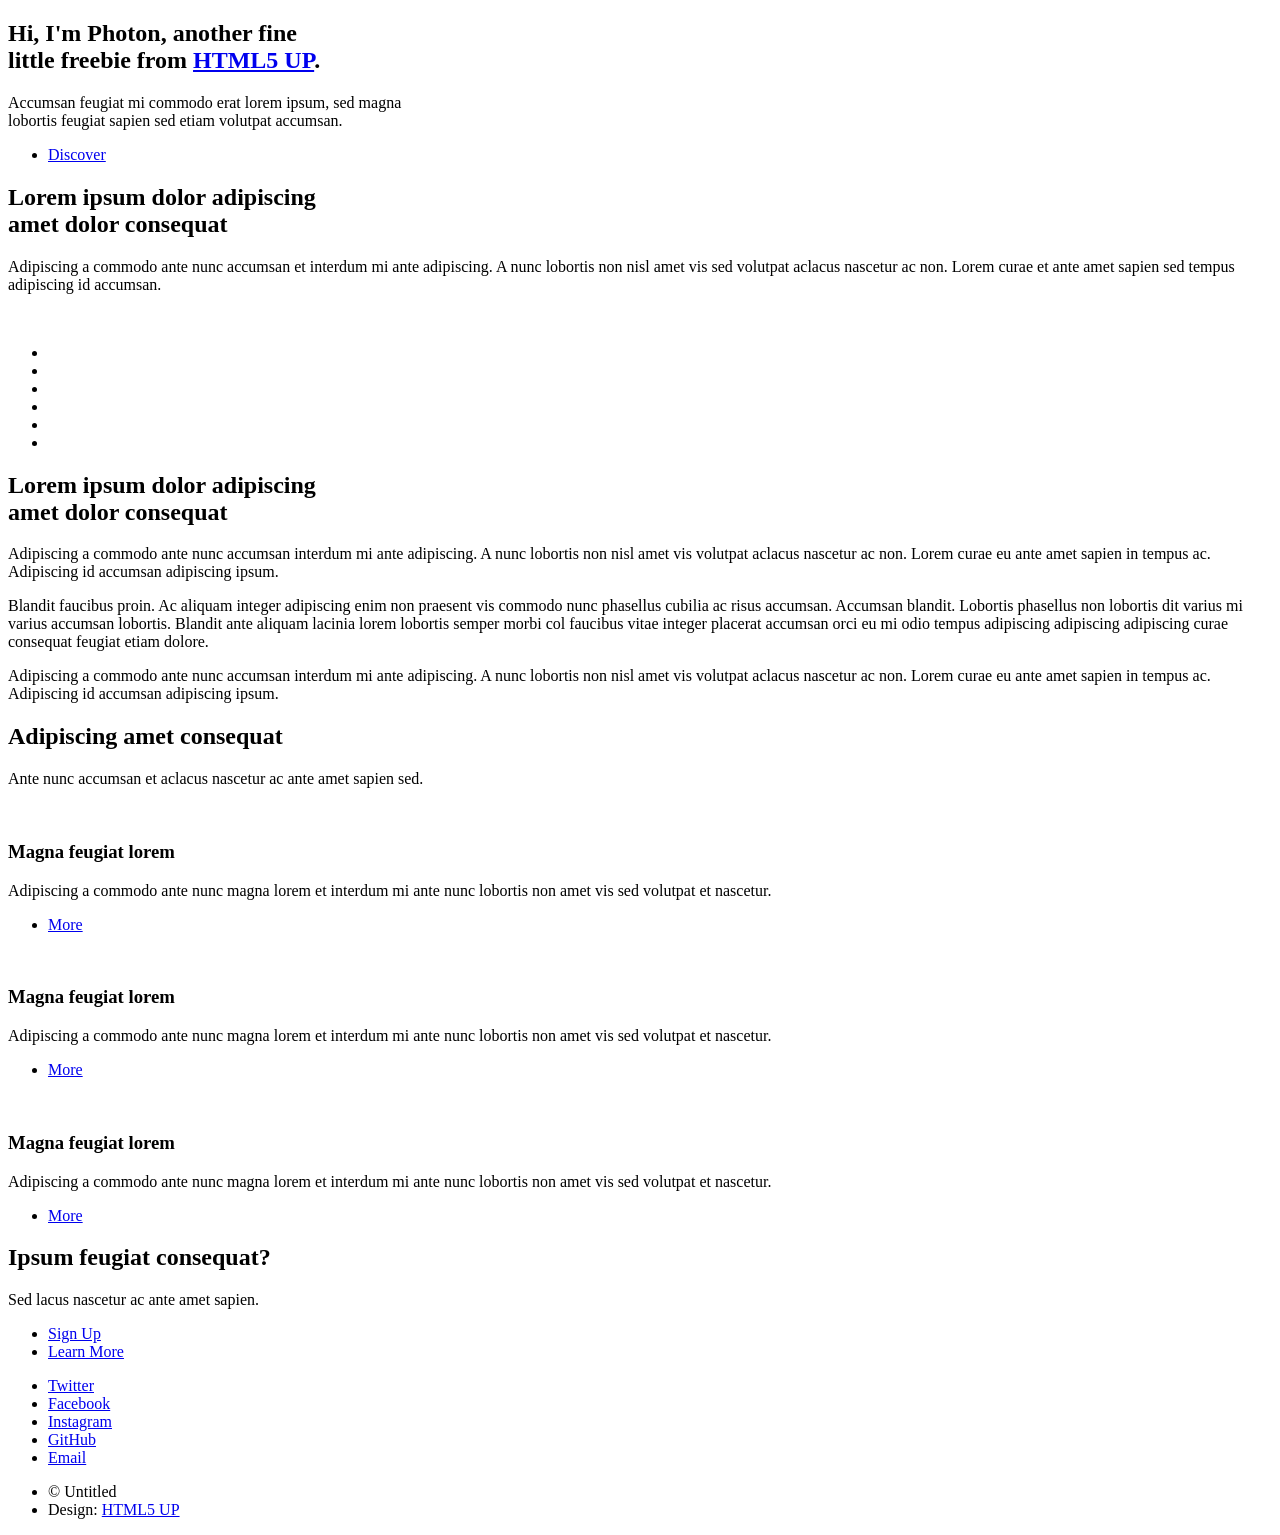
==== index.html @ 097e5c36 "Add files via upload" ====
<!DOCTYPE HTML>
<!--
	Photon by HTML5 UP
	html5up.net | @ajlkn
	Free for personal and commercial use under the CCA 3.0 license (html5up.net/license)
-->
<html>
	<head>
		<title>Photon by HTML5 UP</title>
		<meta charset="utf-8" />
		<meta name="viewport" content="width=device-width, initial-scale=1, user-scalable=no" />
		<link rel="stylesheet" href="assets/css/main.css" />
		<noscript><link rel="stylesheet" href="assets/css/noscript.css" /></noscript>
	</head>
	<body class="is-preload">

		<!-- Header -->
			<section id="header">
				<div class="inner">
					<span class="icon solid major fa-cloud"></span>
					<h1>Hi, I'm <strong>Photon</strong>, another fine<br />
					little freebie from <a href="http://html5up.net">HTML5 UP</a>.</h1>
					<p>Accumsan feugiat mi commodo erat lorem ipsum, sed magna<br />
					lobortis feugiat sapien sed etiam volutpat accumsan.</p>
					<ul class="actions special">
						<li><a href="#one" class="button scrolly">Discover</a></li>
					</ul>
				</div>
			</section>

		<!-- One -->
			<section id="one" class="main style1">
				<div class="container">
					<div class="row gtr-150">
						<div class="col-6 col-12-medium">
							<header class="major">
								<h2>Lorem ipsum dolor adipiscing<br />
								amet dolor consequat</h2>
							</header>
							<p>Adipiscing a commodo ante nunc accumsan et interdum mi ante adipiscing. A nunc lobortis non nisl amet vis sed volutpat aclacus nascetur ac non. Lorem curae et ante amet sapien sed tempus adipiscing id accumsan.</p>
						</div>
						<div class="col-6 col-12-medium imp-medium">
							<span class="image fit"><img src="images/pic01.jpg" alt="" /></span>
						</div>
					</div>
				</div>
			</section>

		<!-- Two -->
			<section id="two" class="main style2">
				<div class="container">
					<div class="row gtr-150">
						<div class="col-6 col-12-medium">
							<ul class="major-icons">
								<li><span class="icon solid style1 major fa-code"></span></li>
								<li><span class="icon solid style2 major fa-bolt"></span></li>
								<li><span class="icon solid style3 major fa-camera-retro"></span></li>
								<li><span class="icon solid style4 major fa-cog"></span></li>
								<li><span class="icon solid style5 major fa-desktop"></span></li>
								<li><span class="icon solid style6 major fa-calendar"></span></li>
							</ul>
						</div>
						<div class="col-6 col-12-medium">
							<header class="major">
								<h2>Lorem ipsum dolor adipiscing<br />
								amet dolor consequat</h2>
							</header>
							<p>Adipiscing a commodo ante nunc accumsan interdum mi ante adipiscing. A nunc lobortis non nisl amet vis volutpat aclacus nascetur ac non. Lorem curae eu ante amet sapien in tempus ac. Adipiscing id accumsan adipiscing ipsum.</p>
							<p>Blandit faucibus proin. Ac aliquam integer adipiscing enim non praesent vis commodo nunc phasellus cubilia ac risus accumsan. Accumsan blandit. Lobortis phasellus non lobortis dit varius mi varius accumsan lobortis. Blandit ante aliquam lacinia lorem lobortis semper morbi col faucibus vitae integer placerat accumsan orci eu mi odio tempus adipiscing adipiscing adipiscing curae consequat feugiat etiam dolore.</p>
							<p>Adipiscing a commodo ante nunc accumsan interdum mi ante adipiscing. A nunc lobortis non nisl amet vis volutpat aclacus nascetur ac non. Lorem curae eu ante amet sapien in tempus ac. Adipiscing id accumsan adipiscing ipsum.</p>
						</div>
					</div>
				</div>
			</section>

		<!-- Three -->
			<section id="three" class="main style1 special">
				<div class="container">
					<header class="major">
						<h2>Adipiscing amet consequat</h2>
					</header>
					<p>Ante nunc accumsan et aclacus nascetur ac ante amet sapien sed.</p>
					<div class="row gtr-150">
						<div class="col-4 col-12-medium">
							<span class="image fit"><img src="images/pic02.jpg" alt="" /></span>
							<h3>Magna feugiat lorem</h3>
							<p>Adipiscing a commodo ante nunc magna lorem et interdum mi ante nunc lobortis non amet vis sed volutpat et nascetur.</p>
							<ul class="actions special">
								<li><a href="#" class="button">More</a></li>
							</ul>
						</div>
						<div class="col-4 col-12-medium">
							<span class="image fit"><img src="images/pic03.jpg" alt="" /></span>
							<h3>Magna feugiat lorem</h3>
							<p>Adipiscing a commodo ante nunc magna lorem et interdum mi ante nunc lobortis non amet vis sed volutpat et nascetur.</p>
							<ul class="actions special">
								<li><a href="#" class="button">More</a></li>
							</ul>
						</div>
						<div class="col-4 col-12-medium">
							<span class="image fit"><img src="images/pic04.jpg" alt="" /></span>
							<h3>Magna feugiat lorem</h3>
							<p>Adipiscing a commodo ante nunc magna lorem et interdum mi ante nunc lobortis non amet vis sed volutpat et nascetur.</p>
							<ul class="actions special">
								<li><a href="#" class="button">More</a></li>
							</ul>
						</div>
					</div>
				</div>
			</section>

		<!-- Four -->
			<section id="four" class="main style2 special">
				<div class="container">
					<header class="major">
						<h2>Ipsum feugiat consequat?</h2>
					</header>
					<p>Sed lacus nascetur ac ante amet sapien.</p>
					<ul class="actions special">
						<li><a href="#" class="button wide primary">Sign Up</a></li>
						<li><a href="#" class="button wide">Learn More</a></li>
					</ul>
				</div>
			</section>

		<!-- Five -->
		<!--
			<section id="five" class="main style1">
				<div class="container">
					<header class="major special">
						<h2>Elements</h2>
					</header>

					<section>
						<h4>Text</h4>
						<p>This is <b>bold</b> and this is <strong>strong</strong>. This is <i>italic</i> and this is <em>emphasized</em>.
						This is <sup>superscript</sup> text and this is <sub>subscript</sub> text.
						This is <u>underlined</u> and this is code: <code>for (;;) { ... }</code>. Finally, <a href="#">this is a link</a>.</p>
						<hr />
						<header>
							<h4>Heading with a Subtitle</h4>
							<p>Lorem ipsum dolor sit amet nullam id egestas urna aliquam</p>
						</header>
						<p>Nunc lacinia ante nunc ac lobortis. Interdum adipiscing gravida odio porttitor sem non mi integer non faucibus ornare mi ut ante amet placerat aliquet. Volutpat eu sed ante lacinia sapien lorem accumsan varius montes viverra nibh in adipiscing blandit tempus accumsan.</p>
						<header>
							<h5>Heading with a Subtitle</h5>
							<p>Lorem ipsum dolor sit amet nullam id egestas urna aliquam</p>
						</header>
						<p>Nunc lacinia ante nunc ac lobortis. Interdum adipiscing gravida odio porttitor sem non mi integer non faucibus ornare mi ut ante amet placerat aliquet. Volutpat eu sed ante lacinia sapien lorem accumsan varius montes viverra nibh in adipiscing blandit tempus accumsan.</p>
						<hr />
						<h2>Heading Level 2</h2>
						<h3>Heading Level 3</h3>
						<h4>Heading Level 4</h4>
						<h5>Heading Level 5</h5>
						<h6>Heading Level 6</h6>
						<hr />
						<h5>Blockquote</h5>
						<blockquote>Fringilla nisl. Donec accumsan interdum nisi, quis tincidunt felis sagittis eget tempus euismod. Vestibulum ante ipsum primis in faucibus vestibulum. Blandit adipiscing eu felis iaculis volutpat ac adipiscing accumsan faucibus. Vestibulum ante ipsum primis in faucibus lorem ipsum dolor sit amet nullam adipiscing eu felis.</blockquote>
						<h5>Preformatted</h5>
						<pre><code>i = 0;

while (!deck.isInOrder()) {
print 'Iteration ' + i;
deck.shuffle();
i++;
}

print 'It took ' + i + ' iterations to sort the deck.';</code></pre>
					</section>

					<section>
						<h4>Lists</h4>
						<div class="row">
							<div class="col-6 col-12-medium">
								<h5>Unordered</h5>
								<ul>
									<li>Dolor pulvinar etiam.</li>
									<li>Sagittis adipiscing.</li>
									<li>Felis enim feugiat.</li>
								</ul>
								<h5>Alternate</h5>
								<ul class="alt">
									<li>Dolor pulvinar etiam.</li>
									<li>Sagittis adipiscing.</li>
									<li>Felis enim feugiat.</li>
								</ul>
							</div>
							<div class="col-6 col-12-medium">
								<h5>Ordered</h5>
								<ol>
									<li>Dolor pulvinar etiam.</li>
									<li>Etiam vel felis viverra.</li>
									<li>Felis enim feugiat.</li>
									<li>Dolor pulvinar etiam.</li>
									<li>Etiam vel felis lorem.</li>
									<li>Felis enim et feugiat.</li>
								</ol>
								<h5>Icons</h5>
								<ul class="icons">
									<li><a href="#" class="icon brands fa-twitter"><span class="label">Twitter</span></a></li>
									<li><a href="#" class="icon brands fa-facebook-f"><span class="label">Facebook</span></a></li>
									<li><a href="#" class="icon brands fa-instagram"><span class="label">Instagram</span></a></li>
									<li><a href="#" class="icon brands fa-github"><span class="label">Github</span></a></li>
								</ul>
							</div>
						</div>
						<h5>Actions</h5>
						<div class="row">
							<div class="col-6 col-12-medium">
								<ul class="actions">
									<li><a href="#" class="button primary">Default</a></li>
									<li><a href="#" class="button">Default</a></li>
								</ul>
								<ul class="actions small">
									<li><a href="#" class="button primary small">Small</a></li>
									<li><a href="#" class="button small">Small</a></li>
								</ul>
								<ul class="actions stacked">
									<li><a href="#" class="button primary">Default</a></li>
									<li><a href="#" class="button">Default</a></li>
								</ul>
								<ul class="actions stacked">
									<li><a href="#" class="button primary small">Small</a></li>
									<li><a href="#" class="button small">Small</a></li>
								</ul>
							</div>
							<div class="col-6 col-12-medium">
								<ul class="actions stacked">
									<li><a href="#" class="button primary fit">Default</a></li>
									<li><a href="#" class="button fit">Default</a></li>
								</ul>
								<ul class="actions stacked">
									<li><a href="#" class="button primary small fit">Small</a></li>
									<li><a href="#" class="button small fit">Small</a></li>
								</ul>
							</div>
						</div>
					</section>

					<section>
						<h4>Table</h4>
						<h5>Default</h5>
						<div class="table-wrapper">
							<table>
								<thead>
									<tr>
										<th>Name</th>
										<th>Description</th>
										<th>Price</th>
									</tr>
								</thead>
								<tbody>
									<tr>
										<td>Item One</td>
										<td>Ante turpis integer aliquet porttitor.</td>
										<td>29.99</td>
									</tr>
									<tr>
										<td>Item Two</td>
										<td>Vis ac commodo adipiscing arcu aliquet.</td>
										<td>19.99</td>
									</tr>
									<tr>
										<td>Item Three</td>
										<td> Morbi faucibus arcu accumsan lorem.</td>
										<td>29.99</td>
									</tr>
									<tr>
										<td>Item Four</td>
										<td>Vitae integer tempus condimentum.</td>
										<td>19.99</td>
									</tr>
									<tr>
										<td>Item Five</td>
										<td>Ante turpis integer aliquet porttitor.</td>
										<td>29.99</td>
									</tr>
								</tbody>
								<tfoot>
									<tr>
										<td colspan="2"></td>
										<td>100.00</td>
									</tr>
								</tfoot>
							</table>
						</div>

						<h5>Alternate</h5>
						<div class="table-wrapper">
							<table class="alt">
								<thead>
									<tr>
										<th>Name</th>
										<th>Description</th>
										<th>Price</th>
									</tr>
								</thead>
								<tbody>
									<tr>
										<td>Item One</td>
										<td>Ante turpis integer aliquet porttitor.</td>
										<td>29.99</td>
									</tr>
									<tr>
										<td>Item Two</td>
										<td>Vis ac commodo adipiscing arcu aliquet.</td>
										<td>19.99</td>
									</tr>
									<tr>
										<td>Item Three</td>
										<td> Morbi faucibus arcu accumsan lorem.</td>
										<td>29.99</td>
									</tr>
									<tr>
										<td>Item Four</td>
										<td>Vitae integer tempus condimentum.</td>
										<td>19.99</td>
									</tr>
									<tr>
										<td>Item Five</td>
										<td>Ante turpis integer aliquet porttitor.</td>
										<td>29.99</td>
									</tr>
								</tbody>
								<tfoot>
									<tr>
										<td colspan="2"></td>
										<td>100.00</td>
									</tr>
								</tfoot>
							</table>
						</div>
					</section>

					<section>
						<h4>Buttons</h4>
						<ul class="actions">
							<li><a href="#" class="button primary">Primary</a></li>
							<li><a href="#" class="button">Default</a></li>
						</ul>
						<ul class="actions">
							<li><a href="#" class="button large">Large</a></li>
							<li><a href="#" class="button">Default</a></li>
							<li><a href="#" class="button small">Small</a></li>
						</ul>
						<ul class="actions fit">
							<li><a href="#" class="button fit">Fit</a></li>
							<li><a href="#" class="button primary fit">Fit</a></li>
							<li><a href="#" class="button fit">Fit</a></li>
						</ul>
						<ul class="actions fit small">
							<li><a href="#" class="button primary fit small">Fit + Small</a></li>
							<li><a href="#" class="button fit small">Fit + Small</a></li>
							<li><a href="#" class="button primary fit small">Fit + Small</a></li>
						</ul>
						<ul class="actions">
							<li><a href="#" class="button primary icon solid fa-download">Icon</a></li>
							<li><a href="#" class="button icon solid fa-download">Icon</a></li>
						</ul>
						<ul class="actions">
							<li><span class="button primary disabled">Disabled</span></li>
							<li><span class="button disabled">Disabled</span></li>
						</ul>
					</section>

					<section>
						<h4>Form</h4>
						<form method="post" action="#">
							<div class="row gtr-uniform gtr-50">
								<div class="col-6 col-12-xsmall">
									<input type="text" name="demo-name" id="demo-name" value="" placeholder="Name" />
								</div>
								<div class="col-6 col-12-xsmall">
									<input type="email" name="demo-email" id="demo-email" value="" placeholder="Email" />
								</div>
								<div class="col-12">
									<select name="demo-category" id="demo-category">
										<option value="">- Category -</option>
										<option value="1">Manufacturing</option>
										<option value="1">Shipping</option>
										<option value="1">Administration</option>
										<option value="1">Human Resources</option>
									</select>
								</div>
								<div class="col-4 col-12-small">
									<input type="radio" id="demo-priority-low" name="demo-priority" checked>
									<label for="demo-priority-low">Low</label>
								</div>
								<div class="col-4 col-12-small">
									<input type="radio" id="demo-priority-normal" name="demo-priority">
									<label for="demo-priority-normal">Normal</label>
								</div>
								<div class="col-4 col-12-small">
									<input type="radio" id="demo-priority-high" name="demo-priority">
									<label for="demo-priority-high">High</label>
								</div>
								<div class="col-6 col-12-small">
									<input type="checkbox" id="demo-copy" name="demo-copy">
									<label for="demo-copy">Email me a copy</label>
								</div>
								<div class="col-6 col-12-small">
									<input type="checkbox" id="demo-human" name="demo-human" checked>
									<label for="demo-human">Not a robot</label>
								</div>
								<div class="col-12">
									<textarea name="demo-message" id="demo-message" placeholder="Enter your message" rows="6"></textarea>
								</div>
								<div class="col-12">
									<ul class="actions">
										<li><input type="submit" value="Send Message" class="primary" /></li>
										<li><input type="reset" value="Reset" /></li>
									</ul>
								</div>
							</div>
						</form>
					</section>

					<section>
						<h4>Image</h4>
						<h5>Fit</h5>
						<div class="box alt">
							<div class="row gtr-uniform gtr-50">
								<div class="col-12"><span class="image fit"><img src="images/pic06.jpg" alt="" /></span></div>
								<div class="col-4"><span class="image fit"><img src="images/pic02.jpg" alt="" /></span></div>
								<div class="col-4"><span class="image fit"><img src="images/pic03.jpg" alt="" /></span></div>
								<div class="col-4"><span class="image fit"><img src="images/pic04.jpg" alt="" /></span></div>
								<div class="col-4"><span class="image fit"><img src="images/pic03.jpg" alt="" /></span></div>
								<div class="col-4"><span class="image fit"><img src="images/pic04.jpg" alt="" /></span></div>
								<div class="col-4"><span class="image fit"><img src="images/pic02.jpg" alt="" /></span></div>
								<div class="col-4"><span class="image fit"><img src="images/pic04.jpg" alt="" /></span></div>
								<div class="col-4"><span class="image fit"><img src="images/pic02.jpg" alt="" /></span></div>
								<div class="col-4"><span class="image fit"><img src="images/pic03.jpg" alt="" /></span></div>
							</div>
						</div>
						<h5>Left &amp; Right</h5>
						<p><span class="image left"><img src="images/pic05.jpg" alt="" /></span>Fringilla nisl. Donec accumsan interdum nisi, quis tincidunt felis sagittis eget. tempus euismod. Vestibulum ante ipsum primis in faucibus vestibulum. Blandit adipiscing eu felis iaculis volutpat ac adipiscing accumsan eu faucibus. Integer ac pellentesque praesent tincidunt felis sagittis eget. tempus euismod. Vestibulum ante ipsum primis in faucibus vestibulum. Blandit adipiscing eu felis iaculis volutpat ac adipiscing accumsan eu faucibus. Integer ac pellentesque praesent. Donec accumsan interdum nisi, quis tincidunt felis sagittis eget. tempus euismod. Vestibulum ante ipsum primis in faucibus vestibulum. Blandit adipiscing eu felis iaculis volutpat ac adipiscing accumsan eu faucibus. Integer ac pellentesque praesent tincidunt felis sagittis eget. tempus euismod. Vestibulum ante ipsum primis in faucibus vestibulum. Blandit adipiscing eu felis iaculis volutpat ac adipiscing accumsan eu faucibus. Integer ac pellentesque praesent. Blandit adipiscing eu felis iaculis volutpat ac adipiscing accumsan eu faucibus. Integer ac pellentesque praesent tincidunt felis sagittis eget. tempus euismod. Vestibulum ante ipsum primis in faucibus vestibulum. Blandit adipiscing eu felis iaculis volutpat ac adipiscing accumsan eu faucibus. Integer ac pellentesque praesent.</p>
						<p><span class="image right"><img src="images/pic05.jpg" alt="" /></span>Fringilla nisl. Donec accumsan interdum nisi, quis tincidunt felis sagittis eget. tempus euismod. Vestibulum ante ipsum primis in faucibus vestibulum. Blandit adipiscing eu felis iaculis volutpat ac adipiscing accumsan eu faucibus. Integer ac pellentesque praesent tincidunt felis sagittis eget. tempus euismod. Vestibulum ante ipsum primis in faucibus vestibulum. Blandit adipiscing eu felis iaculis volutpat ac adipiscing accumsan eu faucibus. Integer ac pellentesque praesent. Donec accumsan interdum nisi, quis tincidunt felis sagittis eget. tempus euismod. Vestibulum ante ipsum primis in faucibus vestibulum. Blandit adipiscing eu felis iaculis volutpat ac adipiscing accumsan eu faucibus. Integer ac pellentesque praesent tincidunt felis sagittis eget. tempus euismod. Vestibulum ante ipsum primis in faucibus vestibulum. Blandit adipiscing eu felis iaculis volutpat ac adipiscing accumsan eu faucibus. Integer ac pellentesque praesent. Blandit adipiscing eu felis iaculis volutpat ac adipiscing accumsan eu faucibus. Integer ac pellentesque praesent tincidunt felis sagittis eget. tempus euismod. Vestibulum ante ipsum primis in faucibus vestibulum. Blandit adipiscing eu felis iaculis volutpat ac adipiscing accumsan eu faucibus. Integer ac pellentesque praesent.</p>
					</section>

				</div>
			</section>
		-->

		<!-- Footer -->
			<section id="footer">
				<ul class="icons">
					<li><a href="#" class="icon brands alt fa-twitter"><span class="label">Twitter</span></a></li>
					<li><a href="#" class="icon brands alt fa-facebook-f"><span class="label">Facebook</span></a></li>
					<li><a href="#" class="icon brands alt fa-instagram"><span class="label">Instagram</span></a></li>
					<li><a href="#" class="icon brands alt fa-github"><span class="label">GitHub</span></a></li>
					<li><a href="#" class="icon solid alt fa-envelope"><span class="label">Email</span></a></li>
				</ul>
				<ul class="copyright">
					<li>&copy; Untitled</li><li>Design: <a href="http://html5up.net">HTML5 UP</a></li>
				</ul>
			</section>

		<!-- Scripts -->
			<script src="assets/js/jquery.min.js"></script>
			<script src="assets/js/jquery.scrolly.min.js"></script>
			<script src="assets/js/browser.min.js"></script>
			<script src="assets/js/breakpoints.min.js"></script>
			<script src="assets/js/util.js"></script>
			<script src="assets/js/main.js"></script>

	</body>
</html>
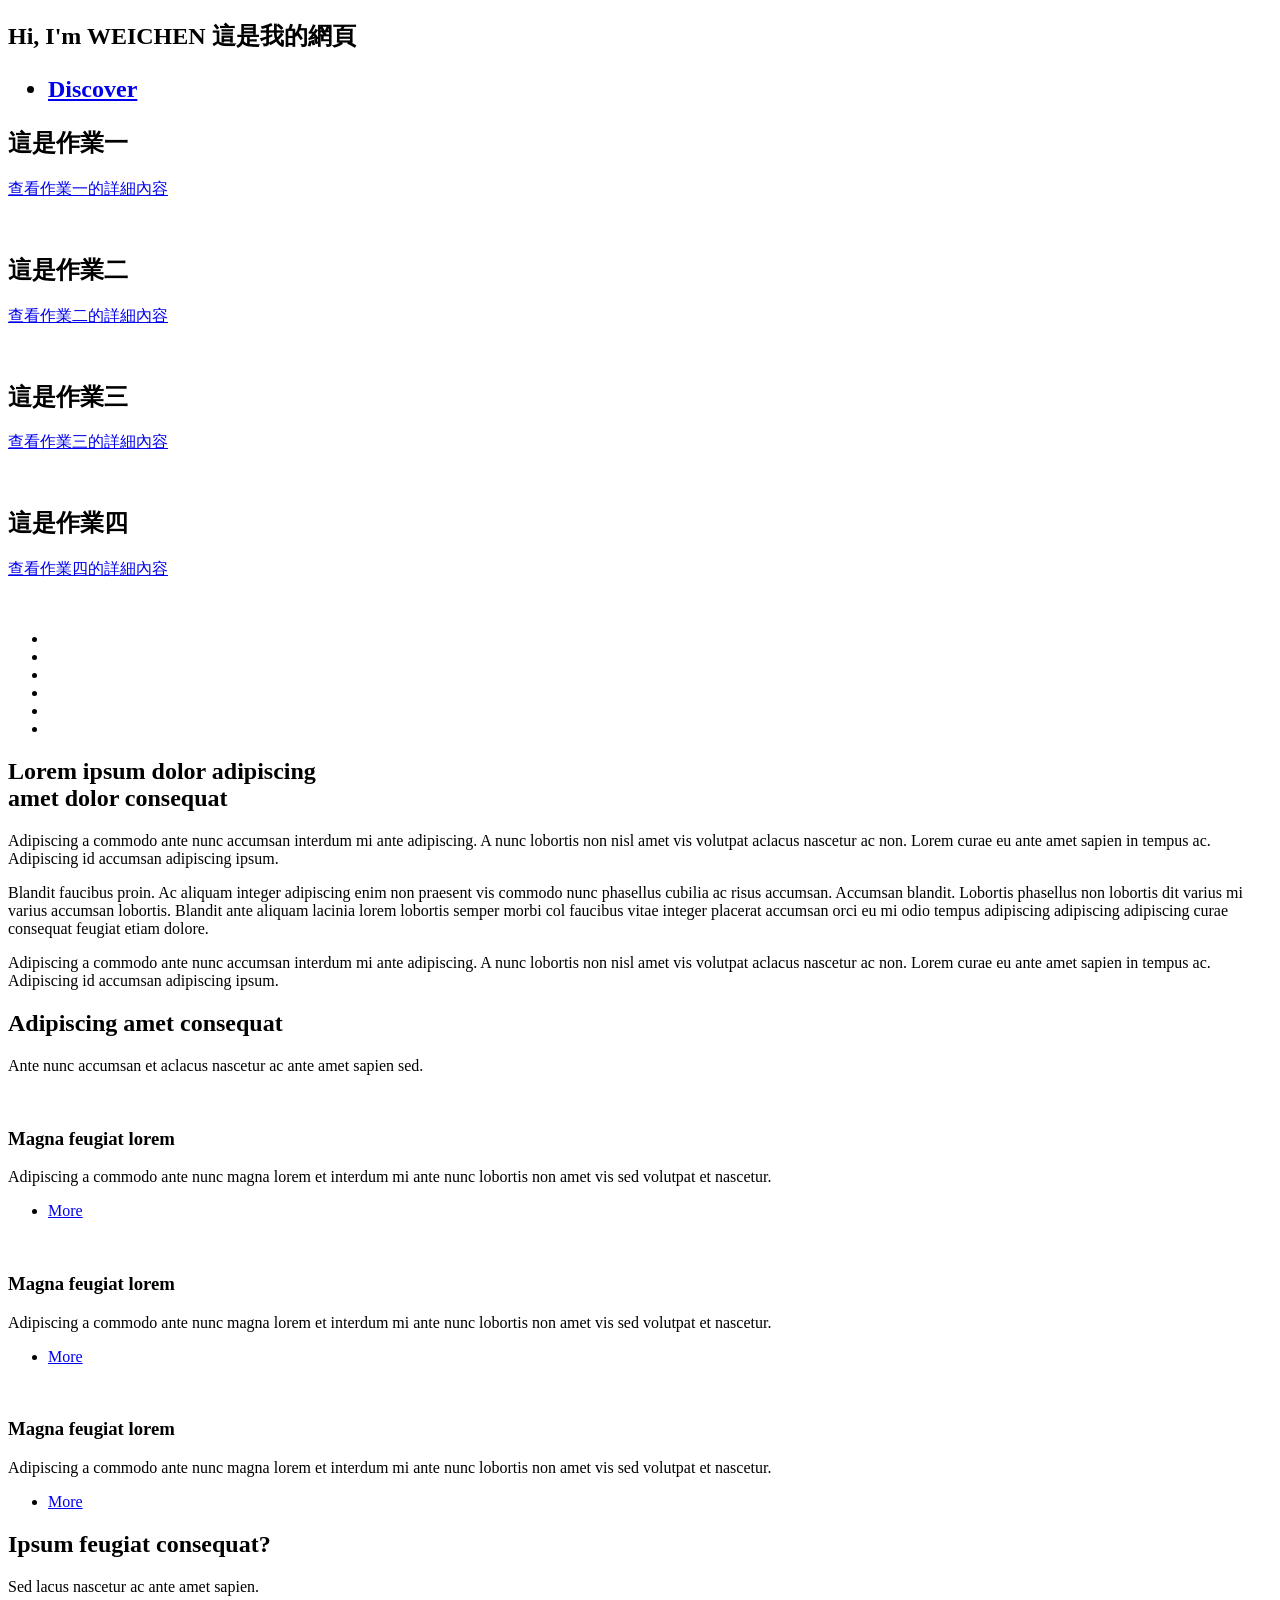
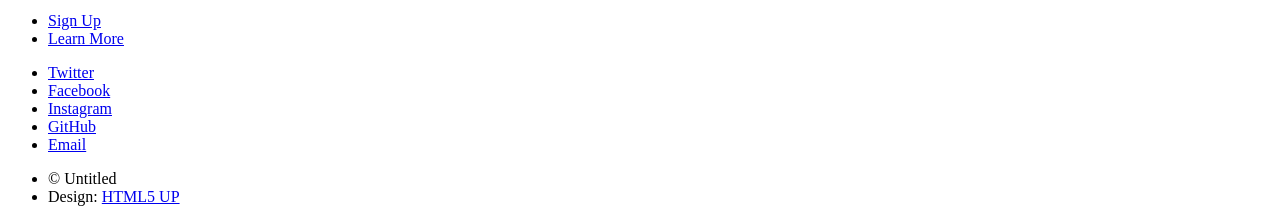
==== commit 630a500e: "Add files via upload" ====
--- a/index.html
+++ b/index.html
@@ -6,7 +6,7 @@
 -->
 <html>
 	<head>
-		<title>Photon by HTML5 UP</title>
+		<title>WEI-CHEN-ZHENG</title>
 		<meta charset="utf-8" />
 		<meta name="viewport" content="width=device-width, initial-scale=1, user-scalable=no" />
 		<link rel="stylesheet" href="assets/css/main.css" />
@@ -18,10 +18,7 @@
 			<section id="header">
 				<div class="inner">
 					<span class="icon solid major fa-cloud"></span>
-					<h1>Hi, I'm <strong>Photon</strong>, another fine<br />
-					little freebie from <a href="http://html5up.net">HTML5 UP</a>.</h1>
-					<p>Accumsan feugiat mi commodo erat lorem ipsum, sed magna<br />
-					lobortis feugiat sapien sed etiam volutpat accumsan.</p>
+					<h1>Hi, I'm <strong>WEICHEN </strong>這是我的網頁<br />
 					<ul class="actions special">
 						<li><a href="#one" class="button scrolly">Discover</a></li>
 					</ul>
@@ -29,15 +26,33 @@
 			</section>
 
 		<!-- One -->
+		<section id="one" class="main style1">
+			<div class="container">
+				<div class="row gtr-150">
+					<div class="col-6 col-12-medium">
+						<header class="major">
+							<h2>這是作業一<br />
+							</h2>
+						</header>
+						<p><a href="https://github.com/x6901775/tku1/blob/master/hello.html" target="_blank">查看作業一的詳細內容</a></p>
+					</div>
+					<div class="col-6 col-12-medium imp-medium">
+						<span class="image fit"><img src="images/pic01.jpg" alt="" /></span>
+					</div>
+				</div>
+			</div>
+		</section>
+		
 			<section id="one" class="main style1">
 				<div class="container">
 					<div class="row gtr-150">
 						<div class="col-6 col-12-medium">
 							<header class="major">
-								<h2>Lorem ipsum dolor adipiscing<br />
-								amet dolor consequat</h2>
+								<h2>這是作業二<br />
+								</h2>
 							</header>
-							<p>Adipiscing a commodo ante nunc accumsan et interdum mi ante adipiscing. A nunc lobortis non nisl amet vis sed volutpat aclacus nascetur ac non. Lorem curae et ante amet sapien sed tempus adipiscing id accumsan.</p>
+							<p><a href="hhttps://github.com/x6901775/tku1/blob/master/about.html" target="_blank">查看作業二的詳細內容</a></p>
+
 						</div>
 						<div class="col-6 col-12-medium imp-medium">
 							<span class="image fit"><img src="images/pic01.jpg" alt="" /></span>
@@ -45,6 +60,44 @@
 					</div>
 				</div>
 			</section>
+
+			<section id="one" class="main style1">
+				<div class="container">
+					<div class="row gtr-150">
+						<div class="col-6 col-12-medium">
+							<header class="major">
+								<h2>這是作業三<br />
+								</h2>
+							</header>
+							<p><a href="https://github.com/weq123ee/wei/blob/main/index.html" target="_blank">查看作業三的詳細內容</a></p>
+
+						</div>
+						<div class="col-6 col-12-medium imp-medium">
+							<span class="image fit"><img src="images/pic01.jpg" alt="" /></span>
+						</div>
+					</div>
+				</div>
+			</section>
+
+			<section id="one" class="main style1">
+				<div class="container">
+					<div class="row gtr-150">
+						<div class="col-6 col-12-medium">
+							<header class="major">
+								<h2>這是作業四<br />
+								</h2>
+							</header>
+							<p><a href="https://github.com/weq123ee/wei/blob/main/ab.html" target="_blank">查看作業四的詳細內容</a></p>
+
+						</div>
+						<div class="col-6 col-12-medium imp-medium">
+							<span class="image fit"><img src="images/pic01.jpg" alt="" /></span>
+						</div>
+					</div>
+				</div>
+			</section>
+
+
 
 		<!-- Two -->
 			<section id="two" class="main style2">
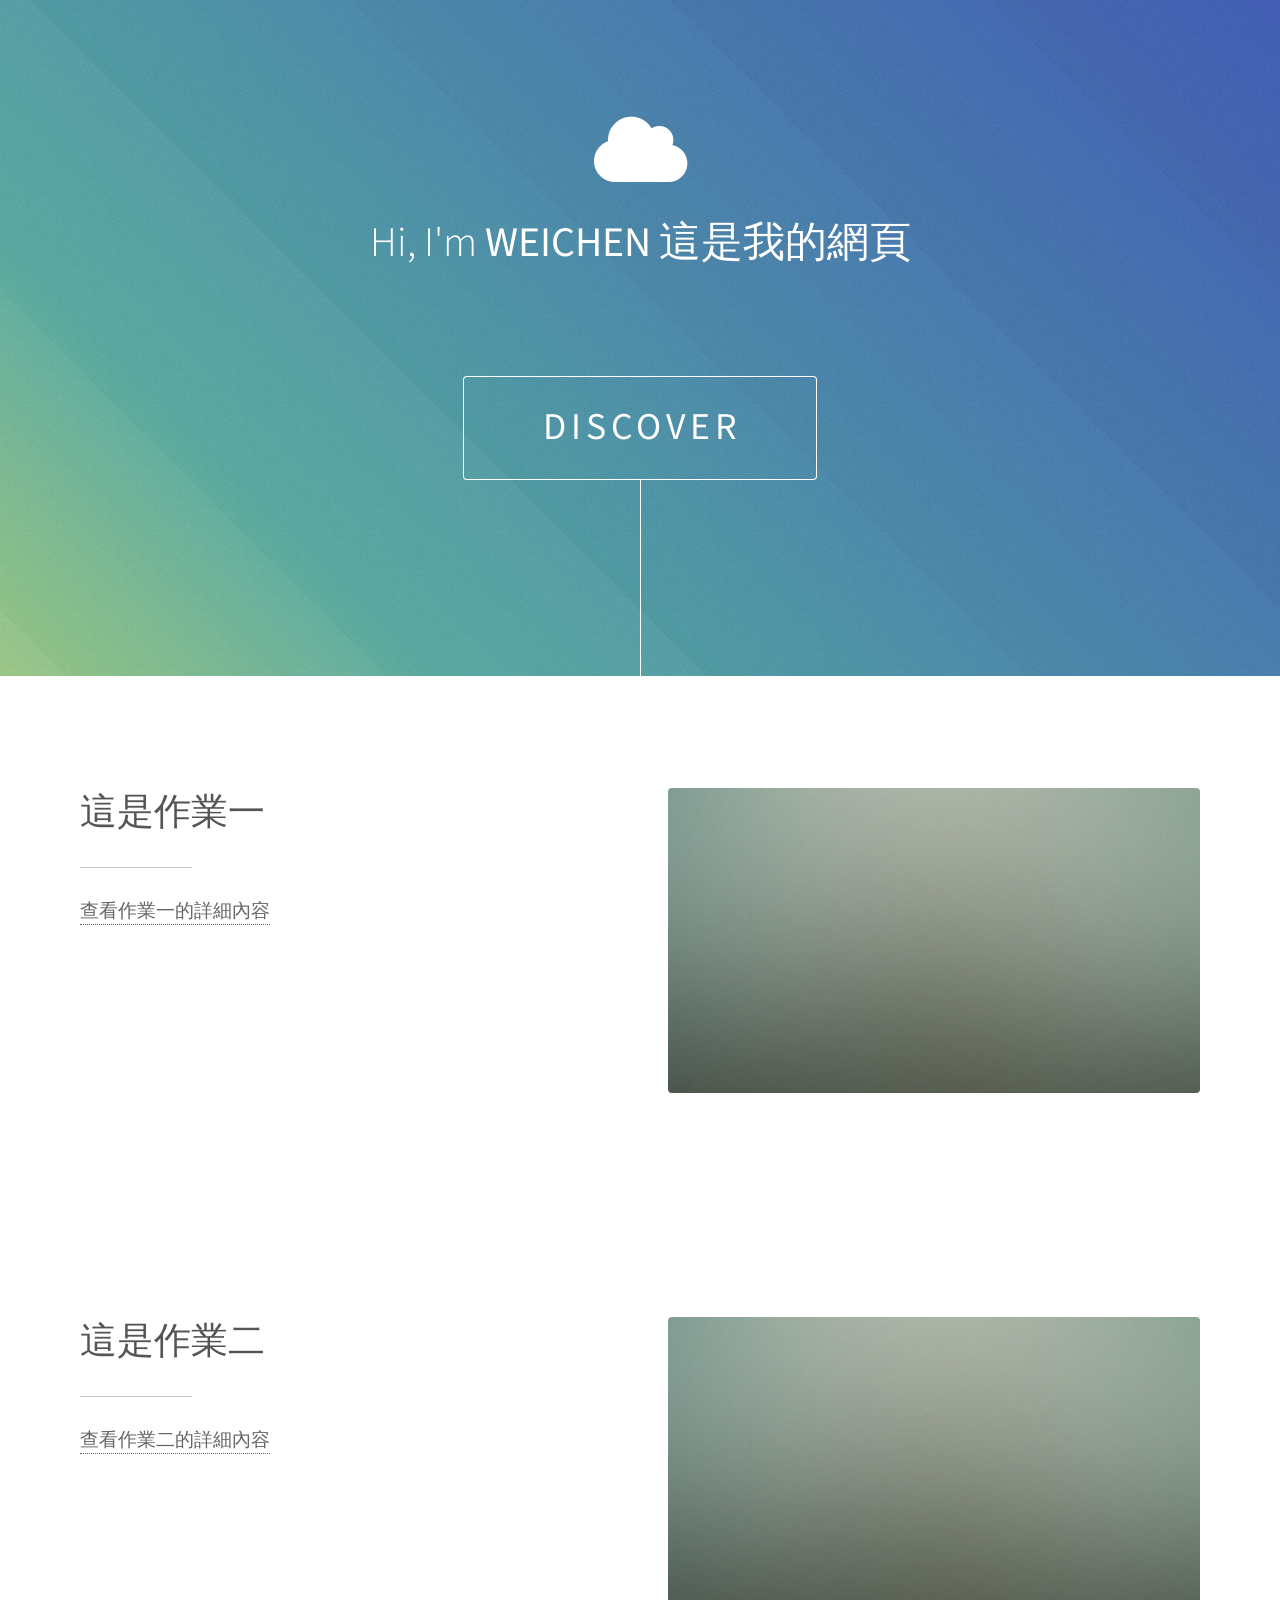
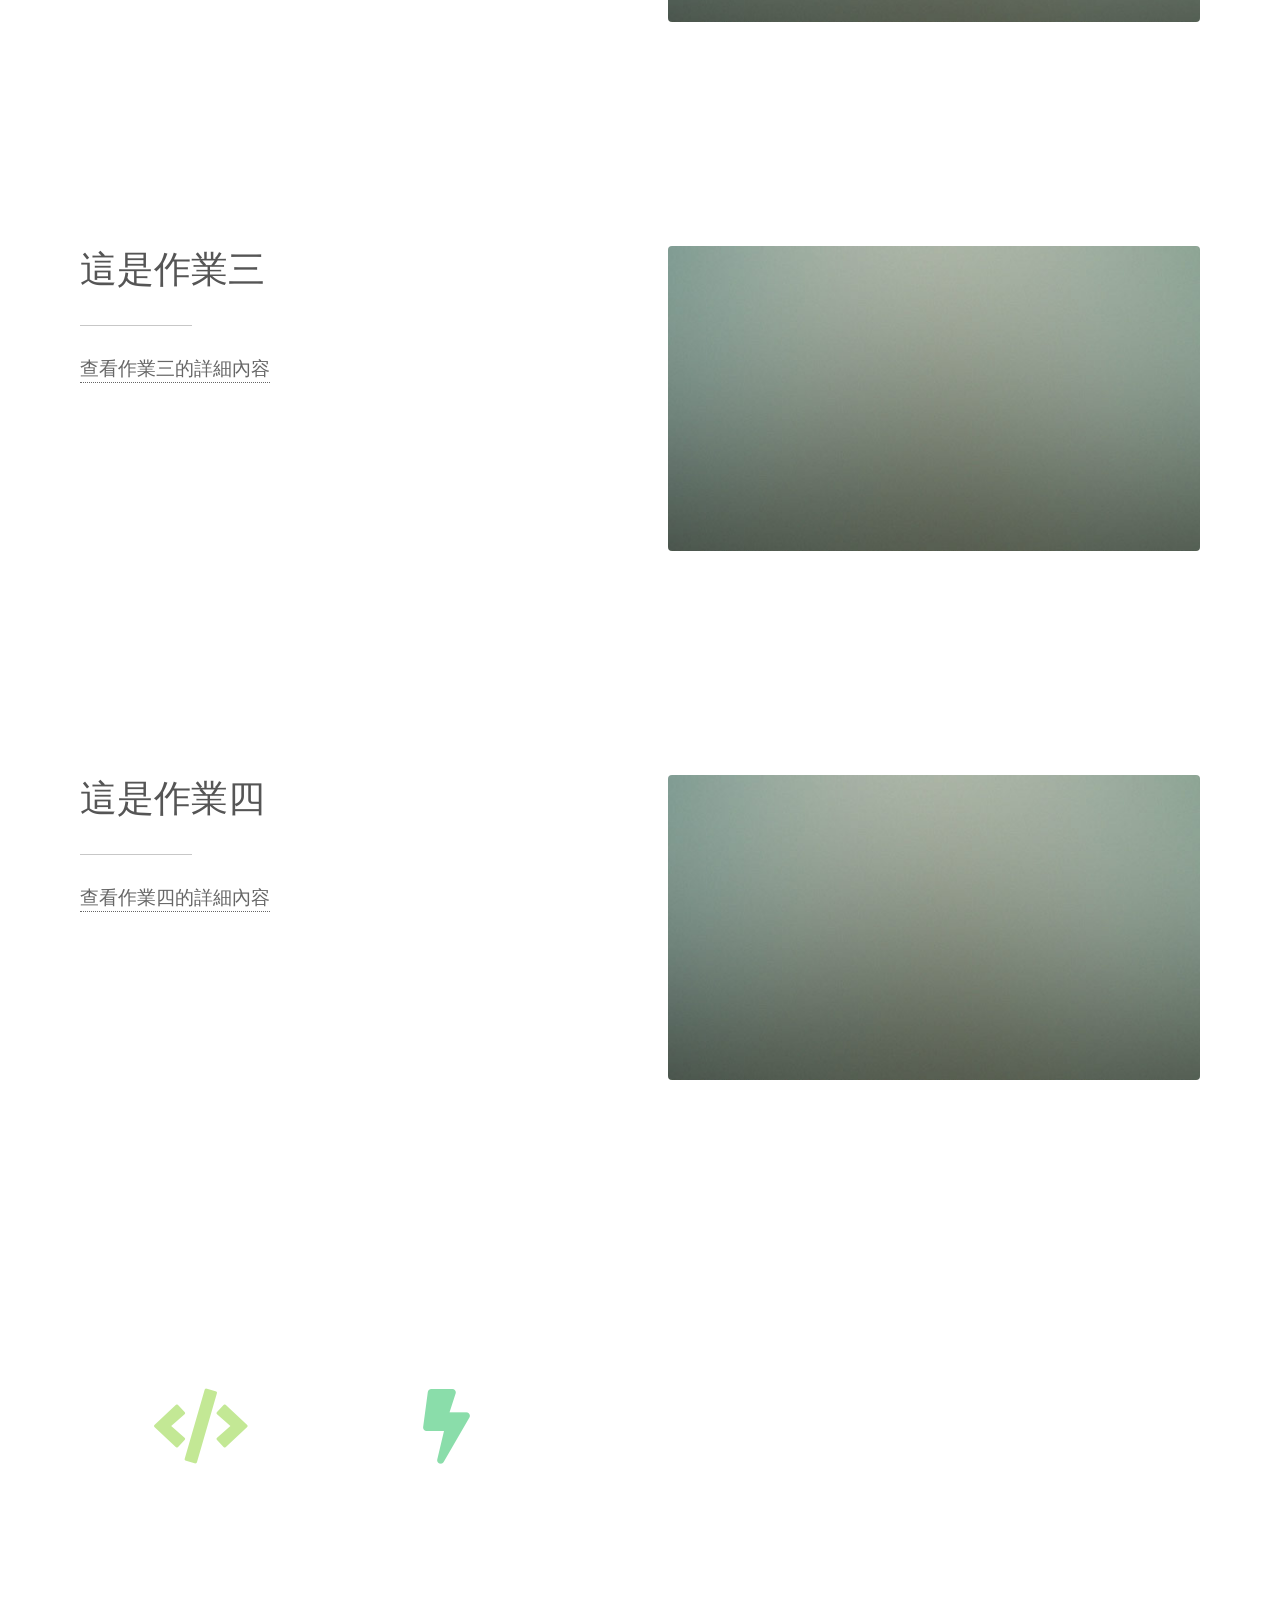
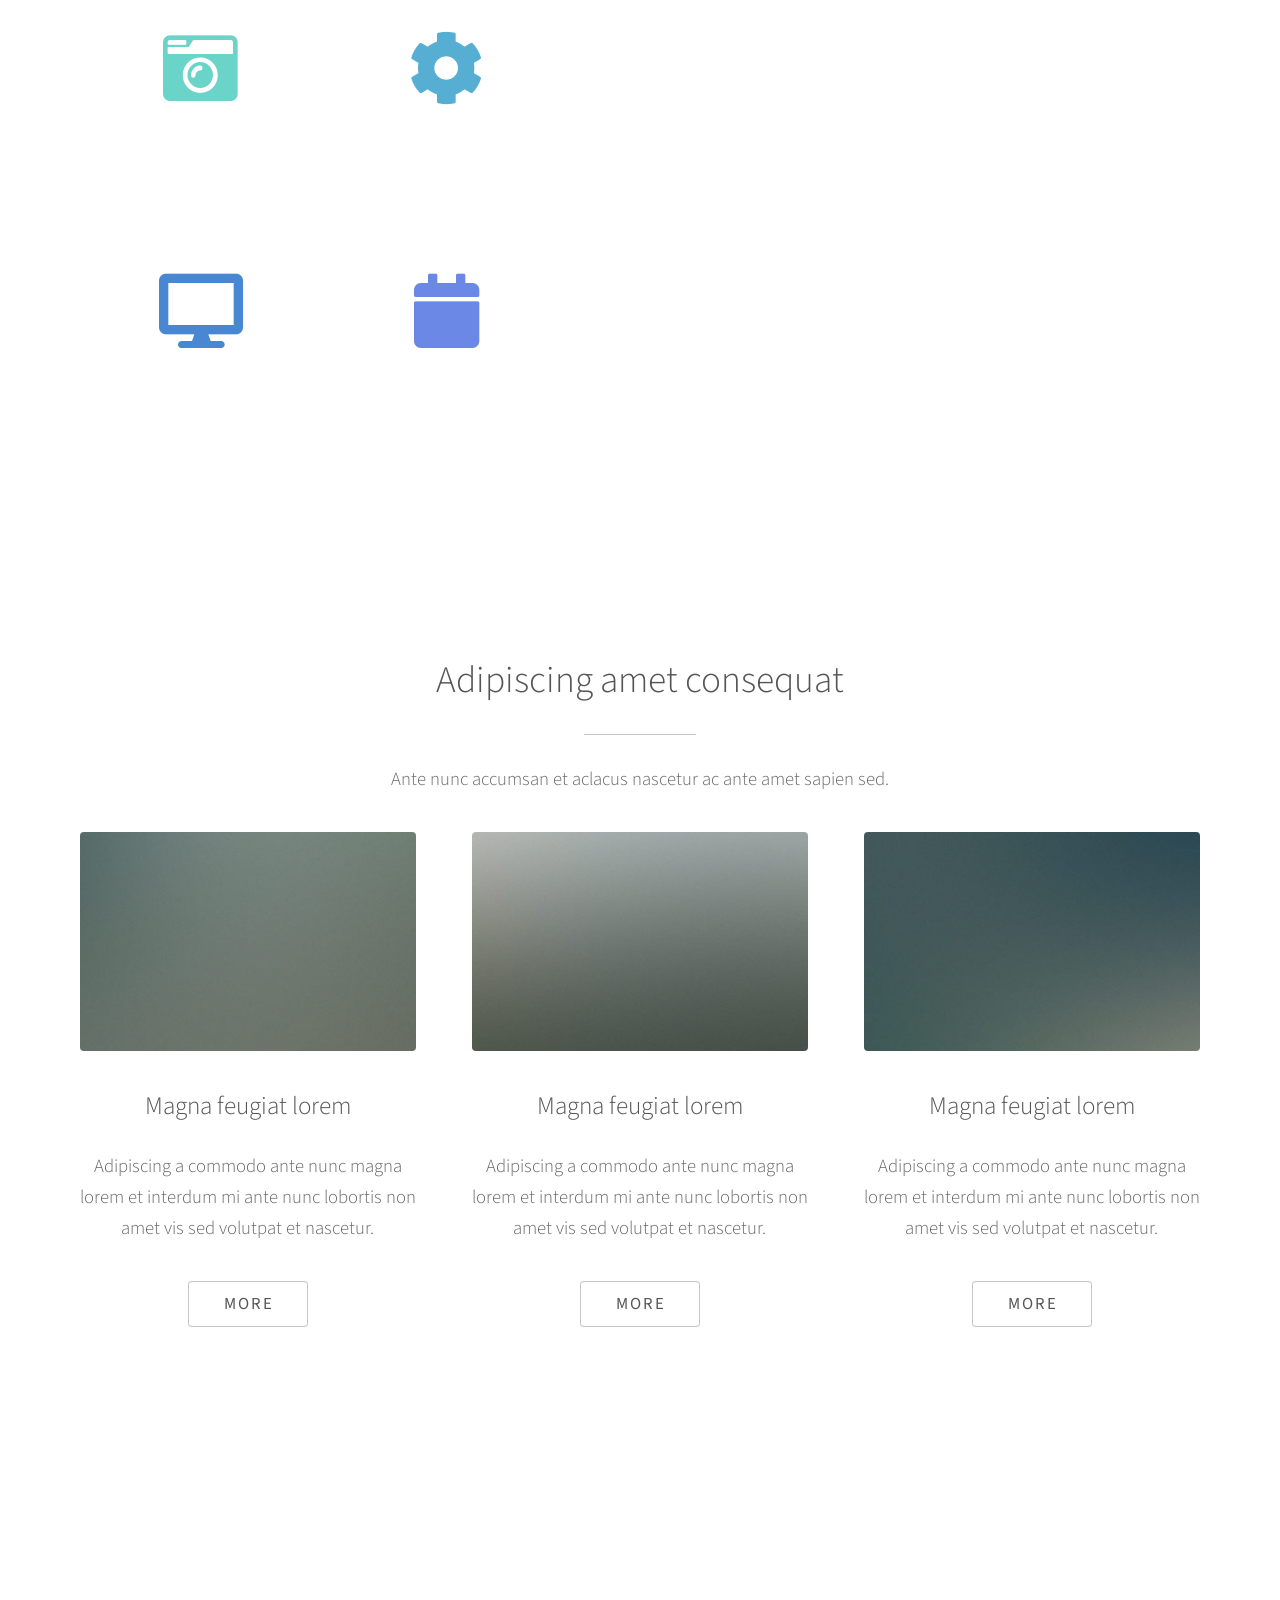
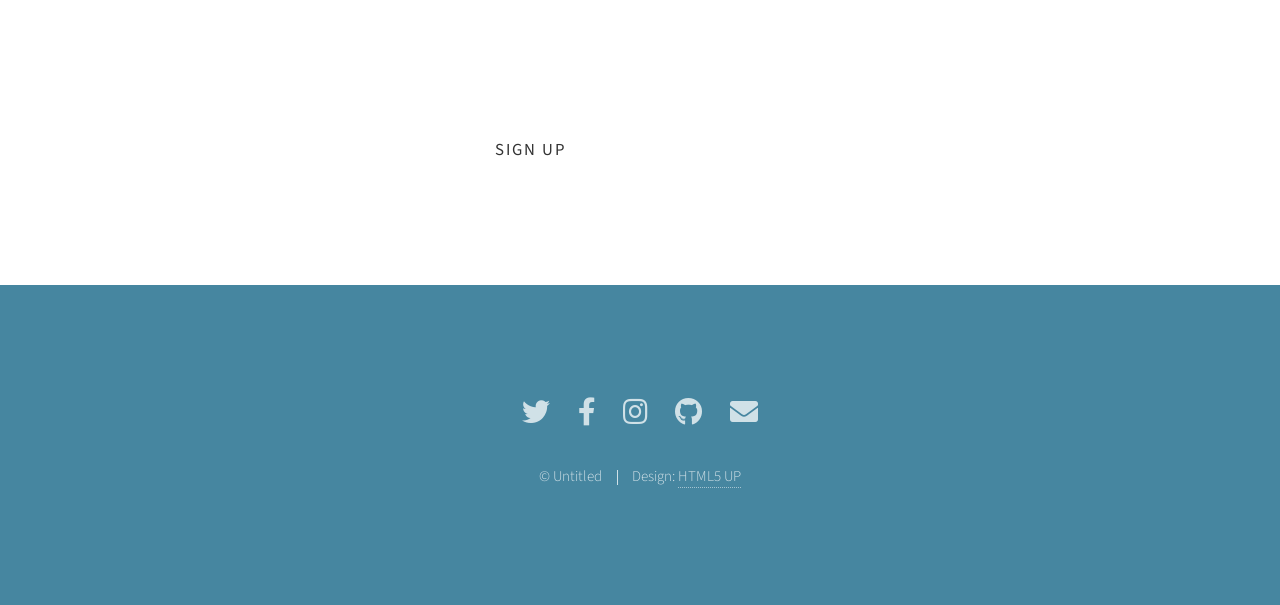
==== commit 53f47d2a: "Update index.html" ====
--- a/index.html
+++ b/index.html
@@ -34,7 +34,7 @@
 							<h2>這是作業一<br />
 							</h2>
 						</header>
-						<p><a href="https://github.com/x6901775/tku1/blob/master/hello.html" target="_blank">查看作業一的詳細內容</a></p>
+						<p><a href="https://github.com/weq123ee/wei/blob/main/hello">查看作業一的詳細內容</a></p>
 					</div>
 					<div class="col-6 col-12-medium imp-medium">
 						<span class="image fit"><img src="images/pic01.jpg" alt="" /></span>
@@ -51,7 +51,7 @@
 								<h2>這是作業二<br />
 								</h2>
 							</header>
-							<p><a href="hhttps://github.com/x6901775/tku1/blob/master/about.html" target="_blank">查看作業二的詳細內容</a></p>
+							<p><a href="https://github.com/weq123ee/wei/blob/main/ab.html">查看作業二的詳細內容</a></p>
 
 						</div>
 						<div class="col-6 col-12-medium imp-medium">
@@ -517,4 +517,4 @@
 			<script src="assets/js/main.js"></script>
 
 	</body>
-</html>+</html>
--- a/assets/css/main.css
+++ b/assets/css/main.css
@@ -0,0 +1,3512 @@
+@import url("fontawesome-all.min.css");
+@import url("https://fonts.googleapis.com/css?family=Source+Sans+Pro:300,300italic,400,400italic");
+
+/*
+	Photon by HTML5 UP
+	html5up.net | @ajlkn
+	Free for personal and commercial use under the CCA 3.0 license (html5up.net/license)
+*/
+
+html, body, div, span, applet, object,
+iframe, h1, h2, h3, h4, h5, h6, p, blockquote,
+pre, a, abbr, acronym, address, big, cite,
+code, del, dfn, em, img, ins, kbd, q, s, samp,
+small, strike, strong, sub, sup, tt, var, b,
+u, i, center, dl, dt, dd, ol, ul, li, fieldset,
+form, label, legend, table, caption, tbody,
+tfoot, thead, tr, th, td, article, aside,
+canvas, details, embed, figure, figcaption,
+footer, header, hgroup, menu, nav, output, ruby,
+section, summary, time, mark, audio, video {
+	margin: 0;
+	padding: 0;
+	border: 0;
+	font-size: 100%;
+	font: inherit;
+	vertical-align: baseline;}
+
+article, aside, details, figcaption, figure,
+footer, header, hgroup, menu, nav, section {
+	display: block;}
+
+body {
+	line-height: 1;
+}
+
+ol, ul {
+	list-style: none;
+}
+
+blockquote, q {
+	quotes: none;
+}
+
+	blockquote:before, blockquote:after, q:before, q:after {
+		content: '';
+		content: none;
+	}
+
+table {
+	border-collapse: collapse;
+	border-spacing: 0;
+}
+
+body {
+	-webkit-text-size-adjust: none;
+}
+
+mark {
+	background-color: transparent;
+	color: inherit;
+}
+
+input::-moz-focus-inner {
+	border: 0;
+	padding: 0;
+}
+
+input, select, textarea {
+	-moz-appearance: none;
+	-webkit-appearance: none;
+	-ms-appearance: none;
+	appearance: none;
+}
+
+/* Basic */
+
+	html {
+		box-sizing: border-box;
+	}
+
+	*, *:before, *:after {
+		box-sizing: inherit;
+	}
+
+	body {
+		background: #fff;
+	}
+
+		body.is-preload *, body.is-preload *:before, body.is-preload *:after {
+			-moz-animation: none !important;
+			-webkit-animation: none !important;
+			-ms-animation: none !important;
+			animation: none !important;
+			-moz-transition: none !important;
+			-webkit-transition: none !important;
+			-ms-transition: none !important;
+			transition: none !important;
+		}
+
+	body, input, select, textarea {
+		color: #666;
+		font-family: "Source Sans Pro", Helvetica, sans-serif;
+		font-size: 16pt;
+		font-weight: 300;
+		line-height: 1.65em;
+	}
+
+	a {
+		-moz-transition: color 0.2s ease-in-out, border-color 0.2s ease-in-out;
+		-webkit-transition: color 0.2s ease-in-out, border-color 0.2s ease-in-out;
+		-ms-transition: color 0.2s ease-in-out, border-color 0.2s ease-in-out;
+		transition: color 0.2s ease-in-out, border-color 0.2s ease-in-out;
+		border-bottom: dotted 1px #666;
+		color: inherit;
+		text-decoration: none;
+	}
+
+		a:hover {
+			border-bottom-color: transparent !important;
+			color: #6bd4c8;
+		}
+
+	strong, b {
+		color: #555;
+		font-weight: 400;
+	}
+
+	em, i {
+		font-style: italic;
+	}
+
+	p {
+		margin: 0 0 2em 0;
+	}
+
+	h1, h2, h3, h4, h5, h6 {
+		color: #555;
+		line-height: 1em;
+		margin: 0 0 1em 0;
+	}
+
+		h1 a, h2 a, h3 a, h4 a, h5 a, h6 a {
+			color: inherit;
+			text-decoration: none;
+		}
+
+	h1 {
+		font-size: 2.25em;
+		line-height: 1.35em;
+	}
+
+	h2 {
+		font-size: 2em;
+		line-height: 1.35em;
+	}
+
+	h3 {
+		font-size: 1.35em;
+		line-height: 1.5em;
+	}
+
+	h4 {
+		font-size: 1.25em;
+		line-height: 1.5em;
+	}
+
+	h5 {
+		font-size: 0.9em;
+		line-height: 1.5em;
+	}
+
+	h6 {
+		font-size: 0.7em;
+		line-height: 1.5em;
+	}
+
+	sub {
+		font-size: 0.8em;
+		position: relative;
+		top: 0.5em;
+	}
+
+	sup {
+		font-size: 0.8em;
+		position: relative;
+		top: -0.5em;
+	}
+
+	hr {
+		border: 0;
+		border-bottom: solid 1px rgba(144, 144, 144, 0.5);
+		margin: 2em 0;
+	}
+
+		hr.major {
+			margin: 3em 0;
+		}
+
+	blockquote {
+		border-left: solid 4px rgba(144, 144, 144, 0.5);
+		font-style: italic;
+		margin: 0 0 2em 0;
+		padding: 0.5em 0 0.5em 2em;
+	}
+
+	code {
+		background: rgba(144, 144, 144, 0.075);
+		border-radius: 4px;
+		border: solid 1px rgba(144, 144, 144, 0.5);
+		font-family: "Courier New", monospace;
+		font-size: 0.9em;
+		margin: 0 0.25em;
+		padding: 0.25em 0.65em;
+	}
+
+	pre {
+		-webkit-overflow-scrolling: touch;
+		font-family: "Courier New", monospace;
+		font-size: 0.9em;
+		margin: 0 0 2em 0;
+	}
+
+		pre code {
+			display: block;
+			line-height: 1.75em;
+			padding: 1em 1.5em;
+			overflow-x: auto;
+		}
+
+	.align-left {
+		text-align: left;
+	}
+
+	.align-center {
+		text-align: center;
+	}
+
+	.align-right {
+		text-align: right;
+	}
+
+/* Container */
+
+	.container {
+		margin: 0 auto;
+		max-width: calc(100% - 4em);
+		width: 60em;
+	}
+
+		.container.xsmall {
+			width: 15em;
+		}
+
+		.container.small {
+			width: 30em;
+		}
+
+		.container.medium {
+			width: 45em;
+		}
+
+		.container.large {
+			width: 75em;
+		}
+
+		.container.xlarge {
+			width: 90em;
+		}
+
+		.container.max {
+			width: 100%;
+		}
+
+		@media screen and (max-width: 980px) {
+
+			.container {
+				max-width: 100% !important;
+				width: 100% !important;
+			}
+
+		}
+
+		@media screen and (max-width: 480px) {
+
+			.container {
+				max-width: calc(100% - 3em);
+			}
+
+		}
+
+/* Row */
+
+	.row {
+		display: flex;
+		flex-wrap: wrap;
+		box-sizing: border-box;
+		align-items: stretch;
+	}
+
+		.row > * {
+			box-sizing: border-box;
+		}
+
+		.row.gtr-uniform > * > :last-child {
+			margin-bottom: 0;
+		}
+
+		.row.aln-left {
+			justify-content: flex-start;
+		}
+
+		.row.aln-center {
+			justify-content: center;
+		}
+
+		.row.aln-right {
+			justify-content: flex-end;
+		}
+
+		.row.aln-top {
+			align-items: flex-start;
+		}
+
+		.row.aln-middle {
+			align-items: center;
+		}
+
+		.row.aln-bottom {
+			align-items: flex-end;
+		}
+
+		.row > .imp {
+			order: -1;
+		}
+
+		.row > .col-1 {
+			width: 8.33333%;
+		}
+
+		.row > .off-1 {
+			margin-left: 8.33333%;
+		}
+
+		.row > .col-2 {
+			width: 16.66667%;
+		}
+
+		.row > .off-2 {
+			margin-left: 16.66667%;
+		}
+
+		.row > .col-3 {
+			width: 25%;
+		}
+
+		.row > .off-3 {
+			margin-left: 25%;
+		}
+
+		.row > .col-4 {
+			width: 33.33333%;
+		}
+
+		.row > .off-4 {
+			margin-left: 33.33333%;
+		}
+
+		.row > .col-5 {
+			width: 41.66667%;
+		}
+
+		.row > .off-5 {
+			margin-left: 41.66667%;
+		}
+
+		.row > .col-6 {
+			width: 50%;
+		}
+
+		.row > .off-6 {
+			margin-left: 50%;
+		}
+
+		.row > .col-7 {
+			width: 58.33333%;
+		}
+
+		.row > .off-7 {
+			margin-left: 58.33333%;
+		}
+
+		.row > .col-8 {
+			width: 66.66667%;
+		}
+
+		.row > .off-8 {
+			margin-left: 66.66667%;
+		}
+
+		.row > .col-9 {
+			width: 75%;
+		}
+
+		.row > .off-9 {
+			margin-left: 75%;
+		}
+
+		.row > .col-10 {
+			width: 83.33333%;
+		}
+
+		.row > .off-10 {
+			margin-left: 83.33333%;
+		}
+
+		.row > .col-11 {
+			width: 91.66667%;
+		}
+
+		.row > .off-11 {
+			margin-left: 91.66667%;
+		}
+
+		.row > .col-12 {
+			width: 100%;
+		}
+
+		.row > .off-12 {
+			margin-left: 100%;
+		}
+
+		.row.gtr-0 {
+			margin-top: 0;
+			margin-left: 0em;
+		}
+
+			.row.gtr-0 > * {
+				padding: 0 0 0 0em;
+			}
+
+			.row.gtr-0.gtr-uniform {
+				margin-top: 0em;
+			}
+
+				.row.gtr-0.gtr-uniform > * {
+					padding-top: 0em;
+				}
+
+		.row.gtr-25 {
+			margin-top: 0;
+			margin-left: -0.5em;
+		}
+
+			.row.gtr-25 > * {
+				padding: 0 0 0 0.5em;
+			}
+
+			.row.gtr-25.gtr-uniform {
+				margin-top: -0.5em;
+			}
+
+				.row.gtr-25.gtr-uniform > * {
+					padding-top: 0.5em;
+				}
+
+		.row.gtr-50 {
+			margin-top: 0;
+			margin-left: -1em;
+		}
+
+			.row.gtr-50 > * {
+				padding: 0 0 0 1em;
+			}
+
+			.row.gtr-50.gtr-uniform {
+				margin-top: -1em;
+			}
+
+				.row.gtr-50.gtr-uniform > * {
+					padding-top: 1em;
+				}
+
+		.row {
+			margin-top: 0;
+			margin-left: -2em;
+		}
+
+			.row > * {
+				padding: 0 0 0 2em;
+			}
+
+			.row.gtr-uniform {
+				margin-top: -2em;
+			}
+
+				.row.gtr-uniform > * {
+					padding-top: 2em;
+				}
+
+		.row.gtr-150 {
+			margin-top: 0;
+			margin-left: -3em;
+		}
+
+			.row.gtr-150 > * {
+				padding: 0 0 0 3em;
+			}
+
+			.row.gtr-150.gtr-uniform {
+				margin-top: -3em;
+			}
+
+				.row.gtr-150.gtr-uniform > * {
+					padding-top: 3em;
+				}
+
+		.row.gtr-200 {
+			margin-top: 0;
+			margin-left: -4em;
+		}
+
+			.row.gtr-200 > * {
+				padding: 0 0 0 4em;
+			}
+
+			.row.gtr-200.gtr-uniform {
+				margin-top: -4em;
+			}
+
+				.row.gtr-200.gtr-uniform > * {
+					padding-top: 4em;
+				}
+
+		@media screen and (max-width: 1680px) {
+
+			.row {
+				display: flex;
+				flex-wrap: wrap;
+				box-sizing: border-box;
+				align-items: stretch;
+			}
+
+				.row > * {
+					box-sizing: border-box;
+				}
+
+				.row.gtr-uniform > * > :last-child {
+					margin-bottom: 0;
+				}
+
+				.row.aln-left {
+					justify-content: flex-start;
+				}
+
+				.row.aln-center {
+					justify-content: center;
+				}
+
+				.row.aln-right {
+					justify-content: flex-end;
+				}
+
+				.row.aln-top {
+					align-items: flex-start;
+				}
+
+				.row.aln-middle {
+					align-items: center;
+				}
+
+				.row.aln-bottom {
+					align-items: flex-end;
+				}
+
+				.row > .imp-xlarge {
+					order: -1;
+				}
+
+				.row > .col-1-xlarge {
+					width: 8.33333%;
+				}
+
+				.row > .off-1-xlarge {
+					margin-left: 8.33333%;
+				}
+
+				.row > .col-2-xlarge {
+					width: 16.66667%;
+				}
+
+				.row > .off-2-xlarge {
+					margin-left: 16.66667%;
+				}
+
+				.row > .col-3-xlarge {
+					width: 25%;
+				}
+
+				.row > .off-3-xlarge {
+					margin-left: 25%;
+				}
+
+				.row > .col-4-xlarge {
+					width: 33.33333%;
+				}
+
+				.row > .off-4-xlarge {
+					margin-left: 33.33333%;
+				}
+
+				.row > .col-5-xlarge {
+					width: 41.66667%;
+				}
+
+				.row > .off-5-xlarge {
+					margin-left: 41.66667%;
+				}
+
+				.row > .col-6-xlarge {
+					width: 50%;
+				}
+
+				.row > .off-6-xlarge {
+					margin-left: 50%;
+				}
+
+				.row > .col-7-xlarge {
+					width: 58.33333%;
+				}
+
+				.row > .off-7-xlarge {
+					margin-left: 58.33333%;
+				}
+
+				.row > .col-8-xlarge {
+					width: 66.66667%;
+				}
+
+				.row > .off-8-xlarge {
+					margin-left: 66.66667%;
+				}
+
+				.row > .col-9-xlarge {
+					width: 75%;
+				}
+
+				.row > .off-9-xlarge {
+					margin-left: 75%;
+				}
+
+				.row > .col-10-xlarge {
+					width: 83.33333%;
+				}
+
+				.row > .off-10-xlarge {
+					margin-left: 83.33333%;
+				}
+
+				.row > .col-11-xlarge {
+					width: 91.66667%;
+				}
+
+				.row > .off-11-xlarge {
+					margin-left: 91.66667%;
+				}
+
+				.row > .col-12-xlarge {
+					width: 100%;
+				}
+
+				.row > .off-12-xlarge {
+					margin-left: 100%;
+				}
+
+				.row.gtr-0 {
+					margin-top: 0;
+					margin-left: 0em;
+				}
+
+					.row.gtr-0 > * {
+						padding: 0 0 0 0em;
+					}
+
+					.row.gtr-0.gtr-uniform {
+						margin-top: 0em;
+					}
+
+						.row.gtr-0.gtr-uniform > * {
+							padding-top: 0em;
+						}
+
+				.row.gtr-25 {
+					margin-top: 0;
+					margin-left: -0.5em;
+				}
+
+					.row.gtr-25 > * {
+						padding: 0 0 0 0.5em;
+					}
+
+					.row.gtr-25.gtr-uniform {
+						margin-top: -0.5em;
+					}
+
+						.row.gtr-25.gtr-uniform > * {
+							padding-top: 0.5em;
+						}
+
+				.row.gtr-50 {
+					margin-top: 0;
+					margin-left: -1em;
+				}
+
+					.row.gtr-50 > * {
+						padding: 0 0 0 1em;
+					}
+
+					.row.gtr-50.gtr-uniform {
+						margin-top: -1em;
+					}
+
+						.row.gtr-50.gtr-uniform > * {
+							padding-top: 1em;
+						}
+
+				.row {
+					margin-top: 0;
+					margin-left: -2em;
+				}
+
+					.row > * {
+						padding: 0 0 0 2em;
+					}
+
+					.row.gtr-uniform {
+						margin-top: -2em;
+					}
+
+						.row.gtr-uniform > * {
+							padding-top: 2em;
+						}
+
+				.row.gtr-150 {
+					margin-top: 0;
+					margin-left: -3em;
+				}
+
+					.row.gtr-150 > * {
+						padding: 0 0 0 3em;
+					}
+
+					.row.gtr-150.gtr-uniform {
+						margin-top: -3em;
+					}
+
+						.row.gtr-150.gtr-uniform > * {
+							padding-top: 3em;
+						}
+
+				.row.gtr-200 {
+					margin-top: 0;
+					margin-left: -4em;
+				}
+
+					.row.gtr-200 > * {
+						padding: 0 0 0 4em;
+					}
+
+					.row.gtr-200.gtr-uniform {
+						margin-top: -4em;
+					}
+
+						.row.gtr-200.gtr-uniform > * {
+							padding-top: 4em;
+						}
+
+		}
+
+		@media screen and (max-width: 1140px) {
+
+			.row {
+				display: flex;
+				flex-wrap: wrap;
+				box-sizing: border-box;
+				align-items: stretch;
+			}
+
+				.row > * {
+					box-sizing: border-box;
+				}
+
+				.row.gtr-uniform > * > :last-child {
+					margin-bottom: 0;
+				}
+
+				.row.aln-left {
+					justify-content: flex-start;
+				}
+
+				.row.aln-center {
+					justify-content: center;
+				}
+
+				.row.aln-right {
+					justify-content: flex-end;
+				}
+
+				.row.aln-top {
+					align-items: flex-start;
+				}
+
+				.row.aln-middle {
+					align-items: center;
+				}
+
+				.row.aln-bottom {
+					align-items: flex-end;
+				}
+
+				.row > .imp-large {
+					order: -1;
+				}
+
+				.row > .col-1-large {
+					width: 8.33333%;
+				}
+
+				.row > .off-1-large {
+					margin-left: 8.33333%;
+				}
+
+				.row > .col-2-large {
+					width: 16.66667%;
+				}
+
+				.row > .off-2-large {
+					margin-left: 16.66667%;
+				}
+
+				.row > .col-3-large {
+					width: 25%;
+				}
+
+				.row > .off-3-large {
+					margin-left: 25%;
+				}
+
+				.row > .col-4-large {
+					width: 33.33333%;
+				}
+
+				.row > .off-4-large {
+					margin-left: 33.33333%;
+				}
+
+				.row > .col-5-large {
+					width: 41.66667%;
+				}
+
+				.row > .off-5-large {
+					margin-left: 41.66667%;
+				}
+
+				.row > .col-6-large {
+					width: 50%;
+				}
+
+				.row > .off-6-large {
+					margin-left: 50%;
+				}
+
+				.row > .col-7-large {
+					width: 58.33333%;
+				}
+
+				.row > .off-7-large {
+					margin-left: 58.33333%;
+				}
+
+				.row > .col-8-large {
+					width: 66.66667%;
+				}
+
+				.row > .off-8-large {
+					margin-left: 66.66667%;
+				}
+
+				.row > .col-9-large {
+					width: 75%;
+				}
+
+				.row > .off-9-large {
+					margin-left: 75%;
+				}
+
+				.row > .col-10-large {
+					width: 83.33333%;
+				}
+
+				.row > .off-10-large {
+					margin-left: 83.33333%;
+				}
+
+				.row > .col-11-large {
+					width: 91.66667%;
+				}
+
+				.row > .off-11-large {
+					margin-left: 91.66667%;
+				}
+
+				.row > .col-12-large {
+					width: 100%;
+				}
+
+				.row > .off-12-large {
+					margin-left: 100%;
+				}
+
+				.row.gtr-0 {
+					margin-top: 0;
+					margin-left: 0em;
+				}
+
+					.row.gtr-0 > * {
+						padding: 0 0 0 0em;
+					}
+
+					.row.gtr-0.gtr-uniform {
+						margin-top: 0em;
+					}
+
+						.row.gtr-0.gtr-uniform > * {
+							padding-top: 0em;
+						}
+
+				.row.gtr-25 {
+					margin-top: 0;
+					margin-left: -0.5em;
+				}
+
+					.row.gtr-25 > * {
+						padding: 0 0 0 0.5em;
+					}
+
+					.row.gtr-25.gtr-uniform {
+						margin-top: -0.5em;
+					}
+
+						.row.gtr-25.gtr-uniform > * {
+							padding-top: 0.5em;
+						}
+
+				.row.gtr-50 {
+					margin-top: 0;
+					margin-left: -1em;
+				}
+
+					.row.gtr-50 > * {
+						padding: 0 0 0 1em;
+					}
+
+					.row.gtr-50.gtr-uniform {
+						margin-top: -1em;
+					}
+
+						.row.gtr-50.gtr-uniform > * {
+							padding-top: 1em;
+						}
+
+				.row {
+					margin-top: 0;
+					margin-left: -2em;
+				}
+
+					.row > * {
+						padding: 0 0 0 2em;
+					}
+
+					.row.gtr-uniform {
+						margin-top: -2em;
+					}
+
+						.row.gtr-uniform > * {
+							padding-top: 2em;
+						}
+
+				.row.gtr-150 {
+					margin-top: 0;
+					margin-left: -3em;
+				}
+
+					.row.gtr-150 > * {
+						padding: 0 0 0 3em;
+					}
+
+					.row.gtr-150.gtr-uniform {
+						margin-top: -3em;
+					}
+
+						.row.gtr-150.gtr-uniform > * {
+							padding-top: 3em;
+						}
+
+				.row.gtr-200 {
+					margin-top: 0;
+					margin-left: -4em;
+				}
+
+					.row.gtr-200 > * {
+						padding: 0 0 0 4em;
+					}
+
+					.row.gtr-200.gtr-uniform {
+						margin-top: -4em;
+					}
+
+						.row.gtr-200.gtr-uniform > * {
+							padding-top: 4em;
+						}
+
+		}
+
+		@media screen and (max-width: 980px) {
+
+			.row {
+				display: flex;
+				flex-wrap: wrap;
+				box-sizing: border-box;
+				align-items: stretch;
+			}
+
+				.row > * {
+					box-sizing: border-box;
+				}
+
+				.row.gtr-uniform > * > :last-child {
+					margin-bottom: 0;
+				}
+
+				.row.aln-left {
+					justify-content: flex-start;
+				}
+
+				.row.aln-center {
+					justify-content: center;
+				}
+
+				.row.aln-right {
+					justify-content: flex-end;
+				}
+
+				.row.aln-top {
+					align-items: flex-start;
+				}
+
+				.row.aln-middle {
+					align-items: center;
+				}
+
+				.row.aln-bottom {
+					align-items: flex-end;
+				}
+
+				.row > .imp-medium {
+					order: -1;
+				}
+
+				.row > .col-1-medium {
+					width: 8.33333%;
+				}
+
+				.row > .off-1-medium {
+					margin-left: 8.33333%;
+				}
+
+				.row > .col-2-medium {
+					width: 16.66667%;
+				}
+
+				.row > .off-2-medium {
+					margin-left: 16.66667%;
+				}
+
+				.row > .col-3-medium {
+					width: 25%;
+				}
+
+				.row > .off-3-medium {
+					margin-left: 25%;
+				}
+
+				.row > .col-4-medium {
+					width: 33.33333%;
+				}
+
+				.row > .off-4-medium {
+					margin-left: 33.33333%;
+				}
+
+				.row > .col-5-medium {
+					width: 41.66667%;
+				}
+
+				.row > .off-5-medium {
+					margin-left: 41.66667%;
+				}
+
+				.row > .col-6-medium {
+					width: 50%;
+				}
+
+				.row > .off-6-medium {
+					margin-left: 50%;
+				}
+
+				.row > .col-7-medium {
+					width: 58.33333%;
+				}
+
+				.row > .off-7-medium {
+					margin-left: 58.33333%;
+				}
+
+				.row > .col-8-medium {
+					width: 66.66667%;
+				}
+
+				.row > .off-8-medium {
+					margin-left: 66.66667%;
+				}
+
+				.row > .col-9-medium {
+					width: 75%;
+				}
+
+				.row > .off-9-medium {
+					margin-left: 75%;
+				}
+
+				.row > .col-10-medium {
+					width: 83.33333%;
+				}
+
+				.row > .off-10-medium {
+					margin-left: 83.33333%;
+				}
+
+				.row > .col-11-medium {
+					width: 91.66667%;
+				}
+
+				.row > .off-11-medium {
+					margin-left: 91.66667%;
+				}
+
+				.row > .col-12-medium {
+					width: 100%;
+				}
+
+				.row > .off-12-medium {
+					margin-left: 100%;
+				}
+
+				.row.gtr-0 {
+					margin-top: 0;
+					margin-left: 0em;
+				}
+
+					.row.gtr-0 > * {
+						padding: 0 0 0 0em;
+					}
+
+					.row.gtr-0.gtr-uniform {
+						margin-top: 0em;
+					}
+
+						.row.gtr-0.gtr-uniform > * {
+							padding-top: 0em;
+						}
+
+				.row.gtr-25 {
+					margin-top: 0;
+					margin-left: -0.5em;
+				}
+
+					.row.gtr-25 > * {
+						padding: 0 0 0 0.5em;
+					}
+
+					.row.gtr-25.gtr-uniform {
+						margin-top: -0.5em;
+					}
+
+						.row.gtr-25.gtr-uniform > * {
+							padding-top: 0.5em;
+						}
+
+				.row.gtr-50 {
+					margin-top: 0;
+					margin-left: -1em;
+				}
+
+					.row.gtr-50 > * {
+						padding: 0 0 0 1em;
+					}
+
+					.row.gtr-50.gtr-uniform {
+						margin-top: -1em;
+					}
+
+						.row.gtr-50.gtr-uniform > * {
+							padding-top: 1em;
+						}
+
+				.row {
+					margin-top: 0;
+					margin-left: -2em;
+				}
+
+					.row > * {
+						padding: 0 0 0 2em;
+					}
+
+					.row.gtr-uniform {
+						margin-top: -2em;
+					}
+
+						.row.gtr-uniform > * {
+							padding-top: 2em;
+						}
+
+				.row.gtr-150 {
+					margin-top: 0;
+					margin-left: -3em;
+				}
+
+					.row.gtr-150 > * {
+						padding: 0 0 0 3em;
+					}
+
+					.row.gtr-150.gtr-uniform {
+						margin-top: -3em;
+					}
+
+						.row.gtr-150.gtr-uniform > * {
+							padding-top: 3em;
+						}
+
+				.row.gtr-200 {
+					margin-top: 0;
+					margin-left: -4em;
+				}
+
+					.row.gtr-200 > * {
+						padding: 0 0 0 4em;
+					}
+
+					.row.gtr-200.gtr-uniform {
+						margin-top: -4em;
+					}
+
+						.row.gtr-200.gtr-uniform > * {
+							padding-top: 4em;
+						}
+
+		}
+
+		@media screen and (max-width: 736px) {
+
+			.row {
+				display: flex;
+				flex-wrap: wrap;
+				box-sizing: border-box;
+				align-items: stretch;
+			}
+
+				.row > * {
+					box-sizing: border-box;
+				}
+
+				.row.gtr-uniform > * > :last-child {
+					margin-bottom: 0;
+				}
+
+				.row.aln-left {
+					justify-content: flex-start;
+				}
+
+				.row.aln-center {
+					justify-content: center;
+				}
+
+				.row.aln-right {
+					justify-content: flex-end;
+				}
+
+				.row.aln-top {
+					align-items: flex-start;
+				}
+
+				.row.aln-middle {
+					align-items: center;
+				}
+
+				.row.aln-bottom {
+					align-items: flex-end;
+				}
+
+				.row > .imp-small {
+					order: -1;
+				}
+
+				.row > .col-1-small {
+					width: 8.33333%;
+				}
+
+				.row > .off-1-small {
+					margin-left: 8.33333%;
+				}
+
+				.row > .col-2-small {
+					width: 16.66667%;
+				}
+
+				.row > .off-2-small {
+					margin-left: 16.66667%;
+				}
+
+				.row > .col-3-small {
+					width: 25%;
+				}
+
+				.row > .off-3-small {
+					margin-left: 25%;
+				}
+
+				.row > .col-4-small {
+					width: 33.33333%;
+				}
+
+				.row > .off-4-small {
+					margin-left: 33.33333%;
+				}
+
+				.row > .col-5-small {
+					width: 41.66667%;
+				}
+
+				.row > .off-5-small {
+					margin-left: 41.66667%;
+				}
+
+				.row > .col-6-small {
+					width: 50%;
+				}
+
+				.row > .off-6-small {
+					margin-left: 50%;
+				}
+
+				.row > .col-7-small {
+					width: 58.33333%;
+				}
+
+				.row > .off-7-small {
+					margin-left: 58.33333%;
+				}
+
+				.row > .col-8-small {
+					width: 66.66667%;
+				}
+
+				.row > .off-8-small {
+					margin-left: 66.66667%;
+				}
+
+				.row > .col-9-small {
+					width: 75%;
+				}
+
+				.row > .off-9-small {
+					margin-left: 75%;
+				}
+
+				.row > .col-10-small {
+					width: 83.33333%;
+				}
+
+				.row > .off-10-small {
+					margin-left: 83.33333%;
+				}
+
+				.row > .col-11-small {
+					width: 91.66667%;
+				}
+
+				.row > .off-11-small {
+					margin-left: 91.66667%;
+				}
+
+				.row > .col-12-small {
+					width: 100%;
+				}
+
+				.row > .off-12-small {
+					margin-left: 100%;
+				}
+
+				.row.gtr-0 {
+					margin-top: 0;
+					margin-left: 0em;
+				}
+
+					.row.gtr-0 > * {
+						padding: 0 0 0 0em;
+					}
+
+					.row.gtr-0.gtr-uniform {
+						margin-top: 0em;
+					}
+
+						.row.gtr-0.gtr-uniform > * {
+							padding-top: 0em;
+						}
+
+				.row.gtr-25 {
+					margin-top: 0;
+					margin-left: -0.5em;
+				}
+
+					.row.gtr-25 > * {
+						padding: 0 0 0 0.5em;
+					}
+
+					.row.gtr-25.gtr-uniform {
+						margin-top: -0.5em;
+					}
+
+						.row.gtr-25.gtr-uniform > * {
+							padding-top: 0.5em;
+						}
+
+				.row.gtr-50 {
+					margin-top: 0;
+					margin-left: -1em;
+				}
+
+					.row.gtr-50 > * {
+						padding: 0 0 0 1em;
+					}
+
+					.row.gtr-50.gtr-uniform {
+						margin-top: -1em;
+					}
+
+						.row.gtr-50.gtr-uniform > * {
+							padding-top: 1em;
+						}
+
+				.row {
+					margin-top: 0;
+					margin-left: -2em;
+				}
+
+					.row > * {
+						padding: 0 0 0 2em;
+					}
+
+					.row.gtr-uniform {
+						margin-top: -2em;
+					}
+
+						.row.gtr-uniform > * {
+							padding-top: 2em;
+						}
+
+				.row.gtr-150 {
+					margin-top: 0;
+					margin-left: -3em;
+				}
+
+					.row.gtr-150 > * {
+						padding: 0 0 0 3em;
+					}
+
+					.row.gtr-150.gtr-uniform {
+						margin-top: -3em;
+					}
+
+						.row.gtr-150.gtr-uniform > * {
+							padding-top: 3em;
+						}
+
+				.row.gtr-200 {
+					margin-top: 0;
+					margin-left: -4em;
+				}
+
+					.row.gtr-200 > * {
+						padding: 0 0 0 4em;
+					}
+
+					.row.gtr-200.gtr-uniform {
+						margin-top: -4em;
+					}
+
+						.row.gtr-200.gtr-uniform > * {
+							padding-top: 4em;
+						}
+
+		}
+
+		@media screen and (max-width: 480px) {
+
+			.row {
+				display: flex;
+				flex-wrap: wrap;
+				box-sizing: border-box;
+				align-items: stretch;
+			}
+
+				.row > * {
+					box-sizing: border-box;
+				}
+
+				.row.gtr-uniform > * > :last-child {
+					margin-bottom: 0;
+				}
+
+				.row.aln-left {
+					justify-content: flex-start;
+				}
+
+				.row.aln-center {
+					justify-content: center;
+				}
+
+				.row.aln-right {
+					justify-content: flex-end;
+				}
+
+				.row.aln-top {
+					align-items: flex-start;
+				}
+
+				.row.aln-middle {
+					align-items: center;
+				}
+
+				.row.aln-bottom {
+					align-items: flex-end;
+				}
+
+				.row > .imp-xsmall {
+					order: -1;
+				}
+
+				.row > .col-1-xsmall {
+					width: 8.33333%;
+				}
+
+				.row > .off-1-xsmall {
+					margin-left: 8.33333%;
+				}
+
+				.row > .col-2-xsmall {
+					width: 16.66667%;
+				}
+
+				.row > .off-2-xsmall {
+					margin-left: 16.66667%;
+				}
+
+				.row > .col-3-xsmall {
+					width: 25%;
+				}
+
+				.row > .off-3-xsmall {
+					margin-left: 25%;
+				}
+
+				.row > .col-4-xsmall {
+					width: 33.33333%;
+				}
+
+				.row > .off-4-xsmall {
+					margin-left: 33.33333%;
+				}
+
+				.row > .col-5-xsmall {
+					width: 41.66667%;
+				}
+
+				.row > .off-5-xsmall {
+					margin-left: 41.66667%;
+				}
+
+				.row > .col-6-xsmall {
+					width: 50%;
+				}
+
+				.row > .off-6-xsmall {
+					margin-left: 50%;
+				}
+
+				.row > .col-7-xsmall {
+					width: 58.33333%;
+				}
+
+				.row > .off-7-xsmall {
+					margin-left: 58.33333%;
+				}
+
+				.row > .col-8-xsmall {
+					width: 66.66667%;
+				}
+
+				.row > .off-8-xsmall {
+					margin-left: 66.66667%;
+				}
+
+				.row > .col-9-xsmall {
+					width: 75%;
+				}
+
+				.row > .off-9-xsmall {
+					margin-left: 75%;
+				}
+
+				.row > .col-10-xsmall {
+					width: 83.33333%;
+				}
+
+				.row > .off-10-xsmall {
+					margin-left: 83.33333%;
+				}
+
+				.row > .col-11-xsmall {
+					width: 91.66667%;
+				}
+
+				.row > .off-11-xsmall {
+					margin-left: 91.66667%;
+				}
+
+				.row > .col-12-xsmall {
+					width: 100%;
+				}
+
+				.row > .off-12-xsmall {
+					margin-left: 100%;
+				}
+
+				.row.gtr-0 {
+					margin-top: 0;
+					margin-left: 0em;
+				}
+
+					.row.gtr-0 > * {
+						padding: 0 0 0 0em;
+					}
+
+					.row.gtr-0.gtr-uniform {
+						margin-top: 0em;
+					}
+
+						.row.gtr-0.gtr-uniform > * {
+							padding-top: 0em;
+						}
+
+				.row.gtr-25 {
+					margin-top: 0;
+					margin-left: -0.5em;
+				}
+
+					.row.gtr-25 > * {
+						padding: 0 0 0 0.5em;
+					}
+
+					.row.gtr-25.gtr-uniform {
+						margin-top: -0.5em;
+					}
+
+						.row.gtr-25.gtr-uniform > * {
+							padding-top: 0.5em;
+						}
+
+				.row.gtr-50 {
+					margin-top: 0;
+					margin-left: -1em;
+				}
+
+					.row.gtr-50 > * {
+						padding: 0 0 0 1em;
+					}
+
+					.row.gtr-50.gtr-uniform {
+						margin-top: -1em;
+					}
+
+						.row.gtr-50.gtr-uniform > * {
+							padding-top: 1em;
+						}
+
+				.row {
+					margin-top: 0;
+					margin-left: -2em;
+				}
+
+					.row > * {
+						padding: 0 0 0 2em;
+					}
+
+					.row.gtr-uniform {
+						margin-top: -2em;
+					}
+
+						.row.gtr-uniform > * {
+							padding-top: 2em;
+						}
+
+				.row.gtr-150 {
+					margin-top: 0;
+					margin-left: -3em;
+				}
+
+					.row.gtr-150 > * {
+						padding: 0 0 0 3em;
+					}
+
+					.row.gtr-150.gtr-uniform {
+						margin-top: -3em;
+					}
+
+						.row.gtr-150.gtr-uniform > * {
+							padding-top: 3em;
+						}
+
+				.row.gtr-200 {
+					margin-top: 0;
+					margin-left: -4em;
+				}
+
+					.row.gtr-200 > * {
+						padding: 0 0 0 4em;
+					}
+
+					.row.gtr-200.gtr-uniform {
+						margin-top: -4em;
+					}
+
+						.row.gtr-200.gtr-uniform > * {
+							padding-top: 4em;
+						}
+
+		}
+
+		@media screen and (max-width: 320px) {
+
+			.row {
+				display: flex;
+				flex-wrap: wrap;
+				box-sizing: border-box;
+				align-items: stretch;
+			}
+
+				.row > * {
+					box-sizing: border-box;
+				}
+
+				.row.gtr-uniform > * > :last-child {
+					margin-bottom: 0;
+				}
+
+				.row.aln-left {
+					justify-content: flex-start;
+				}
+
+				.row.aln-center {
+					justify-content: center;
+				}
+
+				.row.aln-right {
+					justify-content: flex-end;
+				}
+
+				.row.aln-top {
+					align-items: flex-start;
+				}
+
+				.row.aln-middle {
+					align-items: center;
+				}
+
+				.row.aln-bottom {
+					align-items: flex-end;
+				}
+
+				.row > .imp-xxsmall {
+					order: -1;
+				}
+
+				.row > .col-1-xxsmall {
+					width: 8.33333%;
+				}
+
+				.row > .off-1-xxsmall {
+					margin-left: 8.33333%;
+				}
+
+				.row > .col-2-xxsmall {
+					width: 16.66667%;
+				}
+
+				.row > .off-2-xxsmall {
+					margin-left: 16.66667%;
+				}
+
+				.row > .col-3-xxsmall {
+					width: 25%;
+				}
+
+				.row > .off-3-xxsmall {
+					margin-left: 25%;
+				}
+
+				.row > .col-4-xxsmall {
+					width: 33.33333%;
+				}
+
+				.row > .off-4-xxsmall {
+					margin-left: 33.33333%;
+				}
+
+				.row > .col-5-xxsmall {
+					width: 41.66667%;
+				}
+
+				.row > .off-5-xxsmall {
+					margin-left: 41.66667%;
+				}
+
+				.row > .col-6-xxsmall {
+					width: 50%;
+				}
+
+				.row > .off-6-xxsmall {
+					margin-left: 50%;
+				}
+
+				.row > .col-7-xxsmall {
+					width: 58.33333%;
+				}
+
+				.row > .off-7-xxsmall {
+					margin-left: 58.33333%;
+				}
+
+				.row > .col-8-xxsmall {
+					width: 66.66667%;
+				}
+
+				.row > .off-8-xxsmall {
+					margin-left: 66.66667%;
+				}
+
+				.row > .col-9-xxsmall {
+					width: 75%;
+				}
+
+				.row > .off-9-xxsmall {
+					margin-left: 75%;
+				}
+
+				.row > .col-10-xxsmall {
+					width: 83.33333%;
+				}
+
+				.row > .off-10-xxsmall {
+					margin-left: 83.33333%;
+				}
+
+				.row > .col-11-xxsmall {
+					width: 91.66667%;
+				}
+
+				.row > .off-11-xxsmall {
+					margin-left: 91.66667%;
+				}
+
+				.row > .col-12-xxsmall {
+					width: 100%;
+				}
+
+				.row > .off-12-xxsmall {
+					margin-left: 100%;
+				}
+
+				.row.gtr-0 {
+					margin-top: 0;
+					margin-left: 0em;
+				}
+
+					.row.gtr-0 > * {
+						padding: 0 0 0 0em;
+					}
+
+					.row.gtr-0.gtr-uniform {
+						margin-top: 0em;
+					}
+
+						.row.gtr-0.gtr-uniform > * {
+							padding-top: 0em;
+						}
+
+				.row.gtr-25 {
+					margin-top: 0;
+					margin-left: -0.5em;
+				}
+
+					.row.gtr-25 > * {
+						padding: 0 0 0 0.5em;
+					}
+
+					.row.gtr-25.gtr-uniform {
+						margin-top: -0.5em;
+					}
+
+						.row.gtr-25.gtr-uniform > * {
+							padding-top: 0.5em;
+						}
+
+				.row.gtr-50 {
+					margin-top: 0;
+					margin-left: -1em;
+				}
+
+					.row.gtr-50 > * {
+						padding: 0 0 0 1em;
+					}
+
+					.row.gtr-50.gtr-uniform {
+						margin-top: -1em;
+					}
+
+						.row.gtr-50.gtr-uniform > * {
+							padding-top: 1em;
+						}
+
+				.row {
+					margin-top: 0;
+					margin-left: -2em;
+				}
+
+					.row > * {
+						padding: 0 0 0 2em;
+					}
+
+					.row.gtr-uniform {
+						margin-top: -2em;
+					}
+
+						.row.gtr-uniform > * {
+							padding-top: 2em;
+						}
+
+				.row.gtr-150 {
+					margin-top: 0;
+					margin-left: -3em;
+				}
+
+					.row.gtr-150 > * {
+						padding: 0 0 0 3em;
+					}
+
+					.row.gtr-150.gtr-uniform {
+						margin-top: -3em;
+					}
+
+						.row.gtr-150.gtr-uniform > * {
+							padding-top: 3em;
+						}
+
+				.row.gtr-200 {
+					margin-top: 0;
+					margin-left: -4em;
+				}
+
+					.row.gtr-200 > * {
+						padding: 0 0 0 4em;
+					}
+
+					.row.gtr-200.gtr-uniform {
+						margin-top: -4em;
+					}
+
+						.row.gtr-200.gtr-uniform > * {
+							padding-top: 4em;
+						}
+
+		}
+
+/* Section/Article */
+
+	section.special, article.special {
+		text-align: center;
+	}
+
+	header p {
+		color: #999;
+		margin: 0 0 1.5em 0;
+		position: relative;
+	}
+
+	header h2 + p {
+		font-size: 1.25em;
+		line-height: 1.5em;
+		margin-top: -1em;
+	}
+
+	header h3 + p {
+		font-size: 1.1em;
+		line-height: 1.5em;
+		margin-top: -0.8em;
+	}
+
+	header h4 + p,
+	header h5 + p,
+	header h6 + p {
+		font-size: 0.9em;
+		line-height: 1.5em;
+		margin-top: -0.6em;
+	}
+
+	header.major {
+		margin: 0 0 1em 0;
+	}
+
+		header.major:after {
+			background: rgba(144, 144, 144, 0.5);
+			content: '';
+			display: inline-block;
+			height: 1px;
+			margin-top: 1.5em;
+			width: 6em;
+		}
+
+		header.major h2, header.major h3, header.major h4, header.major h5, header.major h6 {
+			margin: 0;
+		}
+
+		header.major p {
+			margin: 0.7em 0 0 0;
+		}
+
+	header.special {
+		text-align: center;
+	}
+
+/* Form */
+
+	form {
+		margin: 0 0 2em 0;
+	}
+
+	label {
+		color: #555;
+		display: block;
+		font-size: 0.9em;
+		font-weight: 400;
+		margin: 0 0 1em 0;
+	}
+
+	input[type="text"],
+	input[type="password"],
+	input[type="email"],
+	select,
+	textarea {
+		-moz-appearance: none;
+		-webkit-appearance: none;
+		-ms-appearance: none;
+		appearance: none;
+		background: rgba(144, 144, 144, 0.075);
+		border-radius: 4px;
+		border: none;
+		border: solid 1px rgba(144, 144, 144, 0.5);
+		color: inherit;
+		display: block;
+		outline: 0;
+		padding: 0 1em;
+		text-decoration: none;
+		width: 100%;
+	}
+
+		input[type="text"]:invalid,
+		input[type="password"]:invalid,
+		input[type="email"]:invalid,
+		select:invalid,
+		textarea:invalid {
+			box-shadow: none;
+		}
+
+		input[type="text"]:focus,
+		input[type="password"]:focus,
+		input[type="email"]:focus,
+		select:focus,
+		textarea:focus {
+			border-color: #6bd4c8;
+		}
+
+	select {
+		background-image: url("data:image/svg+xml;charset=utf8,%3Csvg xmlns='http://www.w3.org/2000/svg' width='40' height='40' preserveAspectRatio='none' viewBox='0 0 40 40'%3E%3Cpath d='M9.4,12.3l10.4,10.4l10.4-10.4c0.2-0.2,0.5-0.4,0.9-0.4c0.3,0,0.6,0.1,0.9,0.4l3.3,3.3c0.2,0.2,0.4,0.5,0.4,0.9 c0,0.4-0.1,0.6-0.4,0.9L20.7,31.9c-0.2,0.2-0.5,0.4-0.9,0.4c-0.3,0-0.6-0.1-0.9-0.4L4.3,17.3c-0.2-0.2-0.4-0.5-0.4-0.9 c0-0.4,0.1-0.6,0.4-0.9l3.3-3.3c0.2-0.2,0.5-0.4,0.9-0.4S9.1,12.1,9.4,12.3z' fill='rgba(144, 144, 144, 0.5)' /%3E%3C/svg%3E");
+		background-size: 1.25rem;
+		background-repeat: no-repeat;
+		background-position: calc(100% - 1rem) center;
+		height: 2.75em;
+		padding-right: 2.75em;
+		text-overflow: ellipsis;
+	}
+
+		select option {
+			color: #555;
+			background: #fff;
+		}
+
+		select:focus::-ms-value {
+			background-color: transparent;
+		}
+
+		select::-ms-expand {
+			display: none;
+		}
+
+	input[type="text"],
+	input[type="password"],
+	input[type="email"],
+	select {
+		height: 2.75em;
+	}
+
+	textarea {
+		padding: 0.75em 1em;
+	}
+
+	input[type="checkbox"],
+	input[type="radio"] {
+		-moz-appearance: none;
+		-webkit-appearance: none;
+		-ms-appearance: none;
+		appearance: none;
+		display: block;
+		float: left;
+		margin-right: -2em;
+		opacity: 0;
+		width: 1em;
+		z-index: -1;
+	}
+
+		input[type="checkbox"] + label,
+		input[type="radio"] + label {
+			text-decoration: none;
+			color: #666;
+			cursor: pointer;
+			display: inline-block;
+			font-size: 1em;
+			font-weight: 300;
+			padding-left: 2.4em;
+			padding-right: 0.75em;
+			position: relative;
+		}
+
+			input[type="checkbox"] + label:before,
+			input[type="radio"] + label:before {
+				-moz-osx-font-smoothing: grayscale;
+				-webkit-font-smoothing: antialiased;
+				display: inline-block;
+				font-style: normal;
+				font-variant: normal;
+				text-rendering: auto;
+				line-height: 1;
+				text-transform: none !important;
+				font-family: 'Font Awesome 5 Free';
+				font-weight: 900;
+			}
+
+			input[type="checkbox"] + label:before,
+			input[type="radio"] + label:before {
+				background: rgba(144, 144, 144, 0.075);
+				border-radius: 4px;
+				border: solid 1px rgba(144, 144, 144, 0.5);
+				content: '';
+				display: inline-block;
+				font-size: 0.8em;
+				height: 2.0625em;
+				left: 0;
+				line-height: 2.0625em;
+				position: absolute;
+				text-align: center;
+				top: 0;
+				width: 2.0625em;
+			}
+
+		input[type="checkbox"]:checked + label:before,
+		input[type="radio"]:checked + label:before {
+			background: #666666;
+			border-color: #666666;
+			color: #ffffff;
+			content: '\f00c';
+		}
+
+		input[type="checkbox"]:focus + label:before,
+		input[type="radio"]:focus + label:before {
+			border-color: #6bd4c8;
+		}
+
+	input[type="checkbox"] + label:before {
+		border-radius: 4px;
+	}
+
+	input[type="radio"] + label:before {
+		border-radius: 100%;
+	}
+
+	::-webkit-input-placeholder {
+		color: #999 !important;
+		opacity: 1.0;
+	}
+
+	:-moz-placeholder {
+		color: #999 !important;
+		opacity: 1.0;
+	}
+
+	::-moz-placeholder {
+		color: #999 !important;
+		opacity: 1.0;
+	}
+
+	:-ms-input-placeholder {
+		color: #999 !important;
+		opacity: 1.0;
+	}
+
+/* Box */
+
+	.box {
+		border-radius: 4px;
+		border: solid 1px rgba(144, 144, 144, 0.5);
+		margin-bottom: 2em;
+		padding: 1.5em;
+	}
+
+		.box > :last-child,
+		.box > :last-child > :last-child,
+		.box > :last-child > :last-child > :last-child {
+			margin-bottom: 0;
+		}
+
+		.box.alt {
+			border: 0;
+			border-radius: 0;
+			padding: 0;
+		}
+
+/* Icon */
+
+	.icon {
+		text-decoration: none;
+		border-bottom: none;
+		position: relative;
+	}
+
+		.icon:before {
+			-moz-osx-font-smoothing: grayscale;
+			-webkit-font-smoothing: antialiased;
+			display: inline-block;
+			font-style: normal;
+			font-variant: normal;
+			text-rendering: auto;
+			line-height: 1;
+			text-transform: none !important;
+			font-family: 'Font Awesome 5 Free';
+			font-weight: 400;
+		}
+
+		.icon > .label {
+			display: none;
+		}
+
+		.icon:before {
+			line-height: inherit;
+		}
+
+		.icon.solid:before {
+			font-weight: 900 !important;
+		}
+
+		.icon.brands:before {
+			font-family: 'Font Awesome 5 Brands';
+		}
+
+		.icon.style1:before {
+			color: #c3e895;
+		}
+
+		.icon.style2:before {
+			color: #8addaa;
+		}
+
+		.icon.style3:before {
+			color: #6bd4c8;
+		}
+
+		.icon.style4:before {
+			color: #57aed3;
+		}
+
+		.icon.style5:before {
+			color: #4a87d3;
+		}
+
+		.icon.style6:before {
+			color: #6b88e6;
+		}
+
+		.icon.major {
+			text-decoration: none;
+			color: #555;
+			cursor: default;
+			display: inline-block;
+			margin: 0 0 1.5em 0;
+		}
+
+			.icon.major:before {
+				-moz-osx-font-smoothing: grayscale;
+				-webkit-font-smoothing: antialiased;
+				display: inline-block;
+				font-style: normal;
+				font-variant: normal;
+				text-rendering: auto;
+				line-height: 1;
+				text-transform: none !important;
+				font-family: 'Font Awesome 5 Free';
+				font-weight: 400;
+			}
+
+			.icon.major:before {
+				font-size: 4em;
+				line-height: 1em;
+			}
+
+/* Image */
+
+	.image {
+		border-radius: 4px;
+		border: 0;
+		display: inline-block;
+		position: relative;
+	}
+
+		.image img {
+			border-radius: 4px;
+			display: block;
+		}
+
+		.image.left {
+			float: left;
+			padding: 0 1.5em 1em 0;
+			top: 0.25em;
+		}
+
+		.image.right {
+			float: right;
+			padding: 0 0 1em 1.5em;
+			top: 0.25em;
+		}
+
+		.image.left, .image.right {
+			max-width: 40%;
+		}
+
+			.image.left img, .image.right img {
+				width: 100%;
+			}
+
+		.image.fit {
+			display: block;
+			margin: 0 0 2em 0;
+			width: 100%;
+		}
+
+			.image.fit img {
+				width: 100%;
+			}
+
+/* List */
+
+	ol {
+		list-style: decimal;
+		margin: 0 0 2em 0;
+		padding-left: 1.25em;
+	}
+
+		ol li {
+			padding-left: 0.25em;
+		}
+
+	ul {
+		list-style: disc;
+		margin: 0 0 2em 0;
+		padding-left: 1em;
+	}
+
+		ul li {
+			padding-left: 0.5em;
+		}
+
+		ul.alt {
+			list-style: none;
+			padding-left: 0;
+		}
+
+			ul.alt li {
+				border-top: solid 1px rgba(144, 144, 144, 0.5);
+				padding: 0.5em 0;
+			}
+
+				ul.alt li:first-child {
+					border-top: 0;
+					padding-top: 0;
+				}
+
+	dl {
+		margin: 0 0 2em 0;
+	}
+
+/* Actions */
+
+	ul.actions {
+		display: -moz-flex;
+		display: -webkit-flex;
+		display: -ms-flex;
+		display: flex;
+		cursor: default;
+		list-style: none;
+		margin-left: -1em;
+		padding-left: 0;
+	}
+
+		ul.actions li {
+			padding: 0 0 0 1em;
+			vertical-align: middle;
+		}
+
+		ul.actions.special {
+			-moz-justify-content: center;
+			-webkit-justify-content: center;
+			-ms-justify-content: center;
+			justify-content: center;
+			width: 100%;
+			margin-left: 0;
+		}
+
+			ul.actions.special li:first-child {
+				padding-left: 0;
+			}
+
+		ul.actions.stacked {
+			-moz-flex-direction: column;
+			-webkit-flex-direction: column;
+			-ms-flex-direction: column;
+			flex-direction: column;
+			margin-left: 0;
+		}
+
+			ul.actions.stacked li {
+				padding: 1.3em 0 0 0;
+			}
+
+				ul.actions.stacked li:first-child {
+					padding-top: 0;
+				}
+
+		ul.actions.fit {
+			width: calc(100% + 1em);
+		}
+
+			ul.actions.fit li {
+				-moz-flex-grow: 1;
+				-webkit-flex-grow: 1;
+				-ms-flex-grow: 1;
+				flex-grow: 1;
+				-moz-flex-shrink: 1;
+				-webkit-flex-shrink: 1;
+				-ms-flex-shrink: 1;
+				flex-shrink: 1;
+				width: 100%;
+			}
+
+				ul.actions.fit li > * {
+					width: 100%;
+				}
+
+			ul.actions.fit.stacked {
+				width: 100%;
+			}
+
+		@media screen and (max-width: 480px) {
+
+			ul.actions:not(.fixed) {
+				-moz-flex-direction: column;
+				-webkit-flex-direction: column;
+				-ms-flex-direction: column;
+				flex-direction: column;
+				margin-left: 0;
+				width: 100% !important;
+			}
+
+				ul.actions:not(.fixed) li {
+					-moz-flex-grow: 1;
+					-webkit-flex-grow: 1;
+					-ms-flex-grow: 1;
+					flex-grow: 1;
+					-moz-flex-shrink: 1;
+					-webkit-flex-shrink: 1;
+					-ms-flex-shrink: 1;
+					flex-shrink: 1;
+					padding: 1em 0 0 0;
+					text-align: center;
+					width: 100%;
+				}
+
+					ul.actions:not(.fixed) li > * {
+						width: 100%;
+					}
+
+					ul.actions:not(.fixed) li:first-child {
+						padding-top: 0;
+					}
+
+					ul.actions:not(.fixed) li input[type="submit"],
+					ul.actions:not(.fixed) li input[type="reset"],
+					ul.actions:not(.fixed) li input[type="button"],
+					ul.actions:not(.fixed) li button,
+					ul.actions:not(.fixed) li .button {
+						width: 100%;
+					}
+
+						ul.actions:not(.fixed) li input[type="submit"].icon:before,
+						ul.actions:not(.fixed) li input[type="reset"].icon:before,
+						ul.actions:not(.fixed) li input[type="button"].icon:before,
+						ul.actions:not(.fixed) li button.icon:before,
+						ul.actions:not(.fixed) li .button.icon:before {
+							margin-left: -0.5em;
+						}
+
+		}
+
+/* Icons */
+
+	ul.icons {
+		cursor: default;
+		list-style: none;
+		padding-left: 0;
+	}
+
+		ul.icons li {
+			display: inline-block;
+			padding: 0 1.25em 0 0;
+		}
+
+			ul.icons li:last-child {
+				padding-right: 0;
+			}
+
+			ul.icons li .icon:before {
+				font-size: 1.5em;
+			}
+
+/* Major Icons */
+
+	ul.major-icons {
+		list-style: none;
+		padding-left: 0;
+	}
+
+		ul.major-icons li {
+			display: inline-block;
+			padding: 2.5em;
+			text-align: center;
+		}
+
+			ul.major-icons li .icon {
+				-moz-transform: rotate(45deg);
+				-webkit-transform: rotate(45deg);
+				-ms-transform: rotate(45deg);
+				transform: rotate(45deg);
+				border-radius: 4px;
+				border: solid 1px rgba(144, 144, 144, 0.5);
+				display: inline-block;
+				height: 8em;
+				line-height: 8em;
+				margin: 0;
+				text-align: center;
+				width: 8em;
+			}
+
+				ul.major-icons li .icon:before {
+					-moz-transform: rotate(-45deg);
+					-webkit-transform: rotate(-45deg);
+					-ms-transform: rotate(-45deg);
+					transform: rotate(-45deg);
+					display: inline-block;
+					line-height: inherit;
+				}
+
+/* Table */
+
+	.table-wrapper {
+		-webkit-overflow-scrolling: touch;
+		overflow-x: auto;
+	}
+
+	table {
+		margin: 0 0 2em 0;
+		width: 100%;
+	}
+
+		table tbody tr {
+			border-left: 0;
+			border-right: 0;
+		}
+
+			table tbody tr:nth-child(2n + 1) {
+				background-color: rgba(144, 144, 144, 0.075);
+			}
+
+		table td {
+			padding: 0.75em 0.75em;
+		}
+
+		table th {
+			color: #555;
+			font-size: 0.9em;
+			font-weight: 400;
+			padding: 0 0.75em 0.75em 0.75em;
+			text-align: left;
+		}
+
+		table thead {
+			border-bottom: solid 1px rgba(144, 144, 144, 0.5);
+		}
+
+		table tfoot {
+			border-top: solid 1px rgba(144, 144, 144, 0.5);
+		}
+
+		table.alt {
+			border-collapse: separate;
+		}
+
+			table.alt tbody tr td {
+				border: solid 1px rgba(144, 144, 144, 0.5);
+				border-left-width: 0;
+				border-top-width: 0;
+			}
+
+				table.alt tbody tr td:first-child {
+					border-left-width: 1px;
+				}
+
+			table.alt tbody tr:first-child td {
+				border-top-width: 1px;
+			}
+
+			table.alt thead {
+				border-bottom: 0;
+			}
+
+			table.alt tfoot {
+				border-top: 0;
+			}
+
+/* Button */
+
+	input[type="submit"],
+	input[type="reset"],
+	input[type="button"],
+	button,
+	.button {
+		-moz-appearance: none;
+		-webkit-appearance: none;
+		-ms-appearance: none;
+		appearance: none;
+		-moz-transition: background-color 0.2s ease-in-out, color 0.2s ease-in-out;
+		-webkit-transition: background-color 0.2s ease-in-out, color 0.2s ease-in-out;
+		-ms-transition: background-color 0.2s ease-in-out, color 0.2s ease-in-out;
+		transition: background-color 0.2s ease-in-out, color 0.2s ease-in-out;
+		background-color: transparent;
+		border-radius: 4px;
+		border: 0;
+		box-shadow: inset 0 0 0 1px rgba(144, 144, 144, 0.5);
+		color: #555 !important;
+		cursor: pointer;
+		display: inline-block;
+		font-size: 0.9em;
+		font-weight: 400;
+		height: 2.75em;
+		letter-spacing: 0.125em;
+		line-height: 2.75em;
+		padding: 0 2em;
+		text-align: center;
+		text-decoration: none;
+		text-indent: 0.125em;
+		text-transform: uppercase;
+		white-space: nowrap;
+	}
+
+		input[type="submit"]:hover,
+		input[type="reset"]:hover,
+		input[type="button"]:hover,
+		button:hover,
+		.button:hover {
+			background-color: rgba(144, 144, 144, 0.075);
+		}
+
+		input[type="submit"]:active,
+		input[type="reset"]:active,
+		input[type="button"]:active,
+		button:active,
+		.button:active {
+			background-color: rgba(144, 144, 144, 0.2);
+		}
+
+		input[type="submit"].icon:before,
+		input[type="reset"].icon:before,
+		input[type="button"].icon:before,
+		button.icon:before,
+		.button.icon:before {
+			margin-right: 0.5em;
+		}
+
+		input[type="submit"].fit,
+		input[type="reset"].fit,
+		input[type="button"].fit,
+		button.fit,
+		.button.fit {
+			width: 100%;
+		}
+
+		input[type="submit"].small,
+		input[type="reset"].small,
+		input[type="button"].small,
+		button.small,
+		.button.small {
+			font-size: 0.7em;
+		}
+
+		input[type="submit"].large,
+		input[type="reset"].large,
+		input[type="button"].large,
+		button.large,
+		.button.large {
+			font-size: 1.25em;
+		}
+
+		input[type="submit"].wide,
+		input[type="reset"].wide,
+		input[type="button"].wide,
+		button.wide,
+		.button.wide {
+			min-width: 12em;
+		}
+
+		input[type="submit"].primary,
+		input[type="reset"].primary,
+		input[type="button"].primary,
+		button.primary,
+		.button.primary {
+			background-color: #555;
+			box-shadow: none !important;
+			color: #fff !important;
+		}
+
+			input[type="submit"].primary:hover,
+			input[type="reset"].primary:hover,
+			input[type="button"].primary:hover,
+			button.primary:hover,
+			.button.primary:hover {
+				background-color: #626262;
+			}
+
+			input[type="submit"].primary:active,
+			input[type="reset"].primary:active,
+			input[type="button"].primary:active,
+			button.primary:active,
+			.button.primary:active {
+				background-color: #484848;
+			}
+
+		input[type="submit"].disabled, input[type="submit"]:disabled,
+		input[type="reset"].disabled,
+		input[type="reset"]:disabled,
+		input[type="button"].disabled,
+		input[type="button"]:disabled,
+		button.disabled,
+		button:disabled,
+		.button.disabled,
+		.button:disabled {
+			cursor: default;
+			opacity: 0.25;
+		}
+
+/* Main */
+
+	.main {
+		padding: 6em 0 4em 0 ;
+	}
+
+		.main.style1 {
+			background: #fff;
+		}
+
+		.main.style2 {
+			background-color: #333;
+			color: rgba(255, 255, 255, 0.75);
+			background-attachment: fixed,							fixed;
+			background-image: url("images/overlay1.png"), url("../../images/header.jpg");
+			background-size: auto,							cover;
+		}
+
+			.main.style2 a {
+				border-bottom-color: rgba(255, 255, 255, 0.5);
+			}
+
+				.main.style2 a:hover {
+					color: #ffffff;
+				}
+
+			.main.style2 h1, .main.style2 h2, .main.style2 h3, .main.style2 h4, .main.style2 h5, .main.style2 h6, .main.style2 strong, .main.style2 b {
+				color: #ffffff;
+			}
+
+			.main.style2 header p {
+				color: #ffffff;
+			}
+
+			.main.style2 header.major:after {
+				background: #ffffff;
+			}
+
+			.main.style2 input[type="submit"],
+			.main.style2 input[type="reset"],
+			.main.style2 input[type="button"],
+			.main.style2 button,
+			.main.style2 .button {
+				box-shadow: inset 0 0 0 1px #ffffff;
+				color: #ffffff !important;
+			}
+
+				.main.style2 input[type="submit"]:hover,
+				.main.style2 input[type="reset"]:hover,
+				.main.style2 input[type="button"]:hover,
+				.main.style2 button:hover,
+				.main.style2 .button:hover {
+					background-color: rgba(255, 255, 255, 0.125);
+				}
+
+				.main.style2 input[type="submit"]:active,
+				.main.style2 input[type="reset"]:active,
+				.main.style2 input[type="button"]:active,
+				.main.style2 button:active,
+				.main.style2 .button:active {
+					background-color: rgba(255, 255, 255, 0.25);
+				}
+
+				.main.style2 input[type="submit"].primary,
+				.main.style2 input[type="reset"].primary,
+				.main.style2 input[type="button"].primary,
+				.main.style2 button.primary,
+				.main.style2 .button.primary {
+					background-color: #ffffff;
+					box-shadow: inset 0 0 0 1px #ffffff !important;
+					color: #333 !important;
+				}
+
+					.main.style2 input[type="submit"].primary:hover,
+					.main.style2 input[type="reset"].primary:hover,
+					.main.style2 input[type="button"].primary:hover,
+					.main.style2 button.primary:hover,
+					.main.style2 .button.primary:hover {
+						background-color: rgba(255, 255, 255, 0.125) !important;
+						color: #ffffff !important;
+					}
+
+					.main.style2 input[type="submit"].primary:active,
+					.main.style2 input[type="reset"].primary:active,
+					.main.style2 input[type="button"].primary:active,
+					.main.style2 button.primary:active,
+					.main.style2 .button.primary:active {
+						background-color: rgba(255, 255, 255, 0.25) !important;
+					}
+
+			.main.style2 ul.major-icons li .icon {
+				border-color: #ffffff;
+			}
+
+			.main.style2 .icon.major {
+				color: #ffffff;
+			}
+
+/* Header */
+
+	#header {
+		padding: 9em 0 9em 0 ;
+		background-color: #4686a0;
+		color: rgba(255, 255, 255, 0.75);
+		background-attachment: fixed,							fixed,							fixed;
+		background-image: url("images/overlay2.png"), url("images/overlay3.svg"), linear-gradient(45deg, #9dc66b 5%, #4fa49a 30%, #4361c2);
+		background-position: top left,						center center,					center center;
+		background-size: auto,							cover,							cover;
+		overflow: hidden;
+		position: relative;
+		text-align: center;
+	}
+
+		#header a {
+			border-bottom-color: rgba(255, 255, 255, 0.5);
+		}
+
+			#header a:hover {
+				color: #ffffff;
+			}
+
+		#header h1, #header h2, #header h3, #header h4, #header h5, #header h6, #header strong, #header b {
+			color: #ffffff;
+		}
+
+		#header header p {
+			color: #ffffff;
+		}
+
+		#header header.major:after {
+			background: #ffffff;
+		}
+
+		#header input[type="submit"],
+		#header input[type="reset"],
+		#header input[type="button"],
+		#header button,
+		#header .button {
+			box-shadow: inset 0 0 0 1px #ffffff;
+			color: #ffffff !important;
+		}
+
+			#header input[type="submit"]:hover,
+			#header input[type="reset"]:hover,
+			#header input[type="button"]:hover,
+			#header button:hover,
+			#header .button:hover {
+				background-color: rgba(255, 255, 255, 0.125);
+			}
+
+			#header input[type="submit"]:active,
+			#header input[type="reset"]:active,
+			#header input[type="button"]:active,
+			#header button:active,
+			#header .button:active {
+				background-color: rgba(255, 255, 255, 0.25);
+			}
+
+			#header input[type="submit"].primary,
+			#header input[type="reset"].primary,
+			#header input[type="button"].primary,
+			#header button.primary,
+			#header .button.primary {
+				background-color: #ffffff;
+				box-shadow: inset 0 0 0 1px #ffffff !important;
+				color: #4686a0 !important;
+			}
+
+				#header input[type="submit"].primary:hover,
+				#header input[type="reset"].primary:hover,
+				#header input[type="button"].primary:hover,
+				#header button.primary:hover,
+				#header .button.primary:hover {
+					background-color: rgba(255, 255, 255, 0.125) !important;
+					color: #ffffff !important;
+				}
+
+				#header input[type="submit"].primary:active,
+				#header input[type="reset"].primary:active,
+				#header input[type="button"].primary:active,
+				#header button.primary:active,
+				#header .button.primary:active {
+					background-color: rgba(255, 255, 255, 0.25) !important;
+				}
+
+		#header ul.major-icons li .icon {
+			border-color: #ffffff;
+		}
+
+		#header .icon.major {
+			color: #ffffff;
+		}
+
+		#header h1 {
+			margin: 0;
+		}
+
+		#header p {
+			margin: 1em 0 0 0;
+		}
+
+		#header .actions {
+			-moz-justify-content: center;
+			-webkit-justify-content: center;
+			-ms-justify-content: center;
+			justify-content: center;
+			margin-top: 2.5em;
+			margin-left: 0;
+			position: relative;
+		}
+
+			#header .actions li:first-child {
+				padding-left: 0;
+			}
+
+			#header .actions:after {
+				background: #ffffff;
+				content: '';
+				height: 100vh;
+				left: 50%;
+				position: absolute;
+				top: 100%;
+				width: 1px;
+			}
+
+		#header .inner {
+			-moz-transition: -moz-transform 1.5s ease, opacity 2s ease;
+			-webkit-transition: -webkit-transform 1.5s ease, opacity 2s ease;
+			-ms-transition: -ms-transform 1.5s ease, opacity 2s ease;
+			transition: transform 1.5s ease, opacity 2s ease;
+			-moz-transition-delay: 0.25s;
+			-webkit-transition-delay: 0.25s;
+			-ms-transition-delay: 0.25s;
+			transition-delay: 0.25s;
+			-moz-transform: scale(1);
+			-webkit-transform: scale(1);
+			-ms-transform: scale(1);
+			transform: scale(1);
+			opacity: 1;
+			position: relative;
+			z-index: 1;
+		}
+
+			#header .inner .actions {
+				-moz-transition: -moz-transform 1.25s ease;
+				-webkit-transition: -webkit-transform 1.25s ease;
+				-ms-transition: -ms-transform 1.25s ease;
+				transition: transform 1.25s ease;
+				-moz-transition-delay: 1s;
+				-webkit-transition-delay: 1s;
+				-ms-transition-delay: 1s;
+				transition-delay: 1s;
+				-moz-transform: translateY(0);
+				-webkit-transform: translateY(0);
+				-ms-transform: translateY(0);
+				transform: translateY(0);
+				opacity: 1;
+			}
+
+		#header:after {
+			-moz-transition: opacity 1s ease;
+			-webkit-transition: opacity 1s ease;
+			-ms-transition: opacity 1s ease;
+			transition: opacity 1s ease;
+			background-image: linear-gradient(45deg, #4fa49a, #4361c2);
+			content: '';
+			height: 100%;
+			left: 0;
+			opacity: 0;
+			position: absolute;
+			top: 0;
+			width: 100%;
+		}
+
+	body.is-preload #header .inner {
+		-moz-transform: scale(1.05);
+		-webkit-transform: scale(1.05);
+		-ms-transform: scale(1.05);
+		transform: scale(1.05);
+		opacity: 0;
+	}
+
+		body.is-preload #header .inner .actions {
+			-moz-transform: translateY(30em);
+			-webkit-transform: translateY(30em);
+			-ms-transform: translateY(30em);
+			transform: translateY(30em);
+			opacity: 0;
+		}
+
+	body.is-preload #header:after {
+		opacity: 1;
+	}
+
+/* Footer */
+
+	#footer {
+		padding: 6em 0 6em 0 ;
+		background-color: #4686a0;
+		color: rgba(255, 255, 255, 0.75);
+		background-attachment: fixed,							fixed,							fixed;
+		background-image: url("images/overlay2.png"), url("images/overlay4.svg"), linear-gradient(45deg, #4361c2, #4fa49a 50%, #9dc66b 95%);
+		background-position: top left,						center center,					center center;
+		background-size: auto,							cover,							cover;
+		text-align: center;
+	}
+
+		#footer a {
+			border-bottom-color: rgba(255, 255, 255, 0.5);
+		}
+
+			#footer a:hover {
+				color: #ffffff;
+			}
+
+		#footer h1, #footer h2, #footer h3, #footer h4, #footer h5, #footer h6, #footer strong, #footer b {
+			color: #ffffff;
+		}
+
+		#footer header p {
+			color: #ffffff;
+		}
+
+		#footer header.major:after {
+			background: #ffffff;
+		}
+
+		#footer input[type="submit"],
+		#footer input[type="reset"],
+		#footer input[type="button"],
+		#footer button,
+		#footer .button {
+			box-shadow: inset 0 0 0 1px #ffffff;
+			color: #ffffff !important;
+		}
+
+			#footer input[type="submit"]:hover,
+			#footer input[type="reset"]:hover,
+			#footer input[type="button"]:hover,
+			#footer button:hover,
+			#footer .button:hover {
+				background-color: rgba(255, 255, 255, 0.125);
+			}
+
+			#footer input[type="submit"]:active,
+			#footer input[type="reset"]:active,
+			#footer input[type="button"]:active,
+			#footer button:active,
+			#footer .button:active {
+				background-color: rgba(255, 255, 255, 0.25);
+			}
+
+			#footer input[type="submit"].primary,
+			#footer input[type="reset"].primary,
+			#footer input[type="button"].primary,
+			#footer button.primary,
+			#footer .button.primary {
+				background-color: #ffffff;
+				box-shadow: inset 0 0 0 1px #ffffff !important;
+				color: #4686a0 !important;
+			}
+
+				#footer input[type="submit"].primary:hover,
+				#footer input[type="reset"].primary:hover,
+				#footer input[type="button"].primary:hover,
+				#footer button.primary:hover,
+				#footer .button.primary:hover {
+					background-color: rgba(255, 255, 255, 0.125) !important;
+					color: #ffffff !important;
+				}
+
+				#footer input[type="submit"].primary:active,
+				#footer input[type="reset"].primary:active,
+				#footer input[type="button"].primary:active,
+				#footer button.primary:active,
+				#footer .button.primary:active {
+					background-color: rgba(255, 255, 255, 0.25) !important;
+				}
+
+		#footer ul.major-icons li .icon {
+			border-color: #ffffff;
+		}
+
+		#footer .icon.major {
+			color: #ffffff;
+		}
+
+		#footer .icons {
+			margin: 0;
+		}
+
+		#footer .copyright {
+			font-size: 0.8em;
+			list-style: none;
+			margin: 2em 0 0 0;
+			padding: 0;
+		}
+
+			#footer .copyright li {
+				border-left: solid 1px;
+				display: inline-block;
+				line-height: 1em;
+				margin-left: 1em;
+				padding: 0 0 0 1em;
+			}
+
+				#footer .copyright li:first-child {
+					border-left: 0;
+					margin-left: 0;
+					padding: 0;
+				}
+
+/* XLarge */
+
+	@media screen and (max-width: 1680px) {
+
+		/* Basic */
+
+			body, input, select, textarea {
+				font-size: 14pt;
+			}
+
+		/* Header */
+
+			#header {
+				padding: 6em 0 6em 0 ;
+			}
+
+	}
+
+/* Large */
+
+	@media screen and (max-width: 1140px) {
+
+		/* Basic */
+
+			body, input, select, textarea {
+				font-size: 13pt;
+			}
+
+			h1 br, h2 br, h3 br, h4 br, h5 br, h6 br {
+				display: none;
+			}
+
+		/* List */
+
+			ul.major-icons li {
+				padding: 2em;
+			}
+
+				ul.major-icons li .icon {
+					height: 8em;
+					line-height: 8em;
+					width: 8em;
+				}
+
+		/* Main */
+
+			.main {
+				padding: 4em 0 2em 0 ;
+			}
+
+				.main.style2 {
+					background-attachment: scroll;
+				}
+
+		/* Header */
+
+			#header {
+				padding: 5em 0 5em 0 ;
+				background-attachment: scroll;
+			}
+
+				#header br {
+					display: inline;
+				}
+
+		/* Footer */
+
+			#footer {
+				padding: 4em 0 4em 0 ;
+				background-attachment: scroll;
+			}
+
+	}
+
+/* Medium */
+
+	@media screen and (max-width: 980px) {
+
+		/* List */
+
+			ul.major-icons li {
+				padding: 2em;
+			}
+
+				ul.major-icons li .icon {
+					height: 7em;
+					line-height: 7em;
+					width: 7em;
+				}
+
+		/* Main */
+
+			.main {
+				padding: 5em 3em 3em 3em ;
+			}
+
+		/* Header */
+
+			#header {
+				padding: 8em 3em 8em 3em ;
+			}
+
+		/* Footer */
+
+			#footer {
+				padding: 5em 3em 5em 3em ;
+			}
+
+		/* One */
+
+			#one {
+				text-align: center;
+			}
+
+		/* Two */
+
+			#two {
+				text-align: center;
+			}
+
+	}
+
+/* Small */
+
+	@media screen and (max-width: 736px) {
+
+		/* Basic */
+
+			body, input, select, textarea {
+				font-size: 12pt;
+			}
+
+			h1 {
+				font-size: 1.75em;
+			}
+
+			h2 {
+				font-size: 1.5em;
+			}
+
+			h3 {
+				font-size: 1.1em;
+			}
+
+			h4 {
+				font-size: 1em;
+			}
+
+		/* List */
+
+			ul.major-icons li {
+				padding: 1.5em;
+			}
+
+				ul.major-icons li .icon {
+					height: 5em;
+					line-height: 5em;
+					width: 5em;
+				}
+
+					ul.major-icons li .icon:before {
+						font-size: 42px;
+					}
+
+		/* Icon */
+
+			.icon.major {
+				margin: 0 0 1em 0;
+			}
+
+		/* Button */
+
+			input[type="submit"],
+			input[type="reset"],
+			input[type="button"],
+			button,
+			.button {
+				height: 3em;
+				line-height: 3em;
+			}
+
+		/* Main */
+
+			.main {
+				padding: 3em 1.5em 1em 1.5em ;
+			}
+
+		/* Header */
+
+			#header {
+				padding: 4em 3em 4em 3em ;
+			}
+
+				#header .actions {
+					margin: 2em 0 0 0;
+				}
+
+		/* Footer */
+
+			#footer {
+				padding: 3em 1.5em 3em 1.5em ;
+			}
+
+	}
+
+/* XSmall */
+
+	@media screen and (max-width: 480px) {
+
+		/* Button */
+
+			input[type="submit"],
+			input[type="reset"],
+			input[type="button"],
+			.button {
+				padding: 0;
+			}
+
+		/* Main */
+
+			.main {
+				padding: 2em 1.5em 0.1em 1.5em ;
+			}
+
+		/* Header */
+
+			#header {
+				padding: 4em 2em 4em 2em ;
+			}
+
+				#header br {
+					display: none;
+				}
+
+		/* Footer */
+
+			#footer {
+				padding: 2em 1.5em 2em 1.5em ;
+			}
+
+				#footer .copyright {
+					margin: 1.5em 0 0 0;
+				}
+
+					#footer .copyright li {
+						border: 0;
+						display: block;
+						margin: 1em 0 0 0;
+						padding: 0;
+					}
+
+						#footer .copyright li:first-child {
+							margin-top: 0;
+						}
+
+	}
+
+/* XXSmall */
+
+	@media screen and (max-width: 320px) {
+
+		/* Basic */
+
+			html, body {
+				min-width: 320px;
+			}
+
+		/* Main */
+
+			.main {
+				padding: 2em 1em 0.1em 1em ;
+			}
+
+		/* Header */
+
+			#header {
+				padding: 3em 1em 3em 1em ;
+			}
+
+		/* Footer */
+
+			#footer {
+				padding: 2em 1em 2em 1em ;
+			}
+
+	}
--- a/assets/css/noscript.css
+++ b/assets/css/noscript.css
@@ -0,0 +1,27 @@
+/*
+	Photon by HTML5 UP
+	html5up.net | @ajlkn
+	Free for personal and commercial use under the CCA 3.0 license (html5up.net/license)
+*/
+
+/* Header */
+
+	body.is-preload #header .inner {
+		-moz-transform: none;
+		-webkit-transform: none;
+		-ms-transform: none;
+		transform: none;
+		opacity: 1;
+	}
+
+		body.is-preload #header .inner .actions {
+			-moz-transform: none;
+			-webkit-transform: none;
+			-ms-transform: none;
+			transform: none;
+			opacity: 1;
+		}
+
+	body.is-preload #header:after {
+		opacity: 0;
+	}
